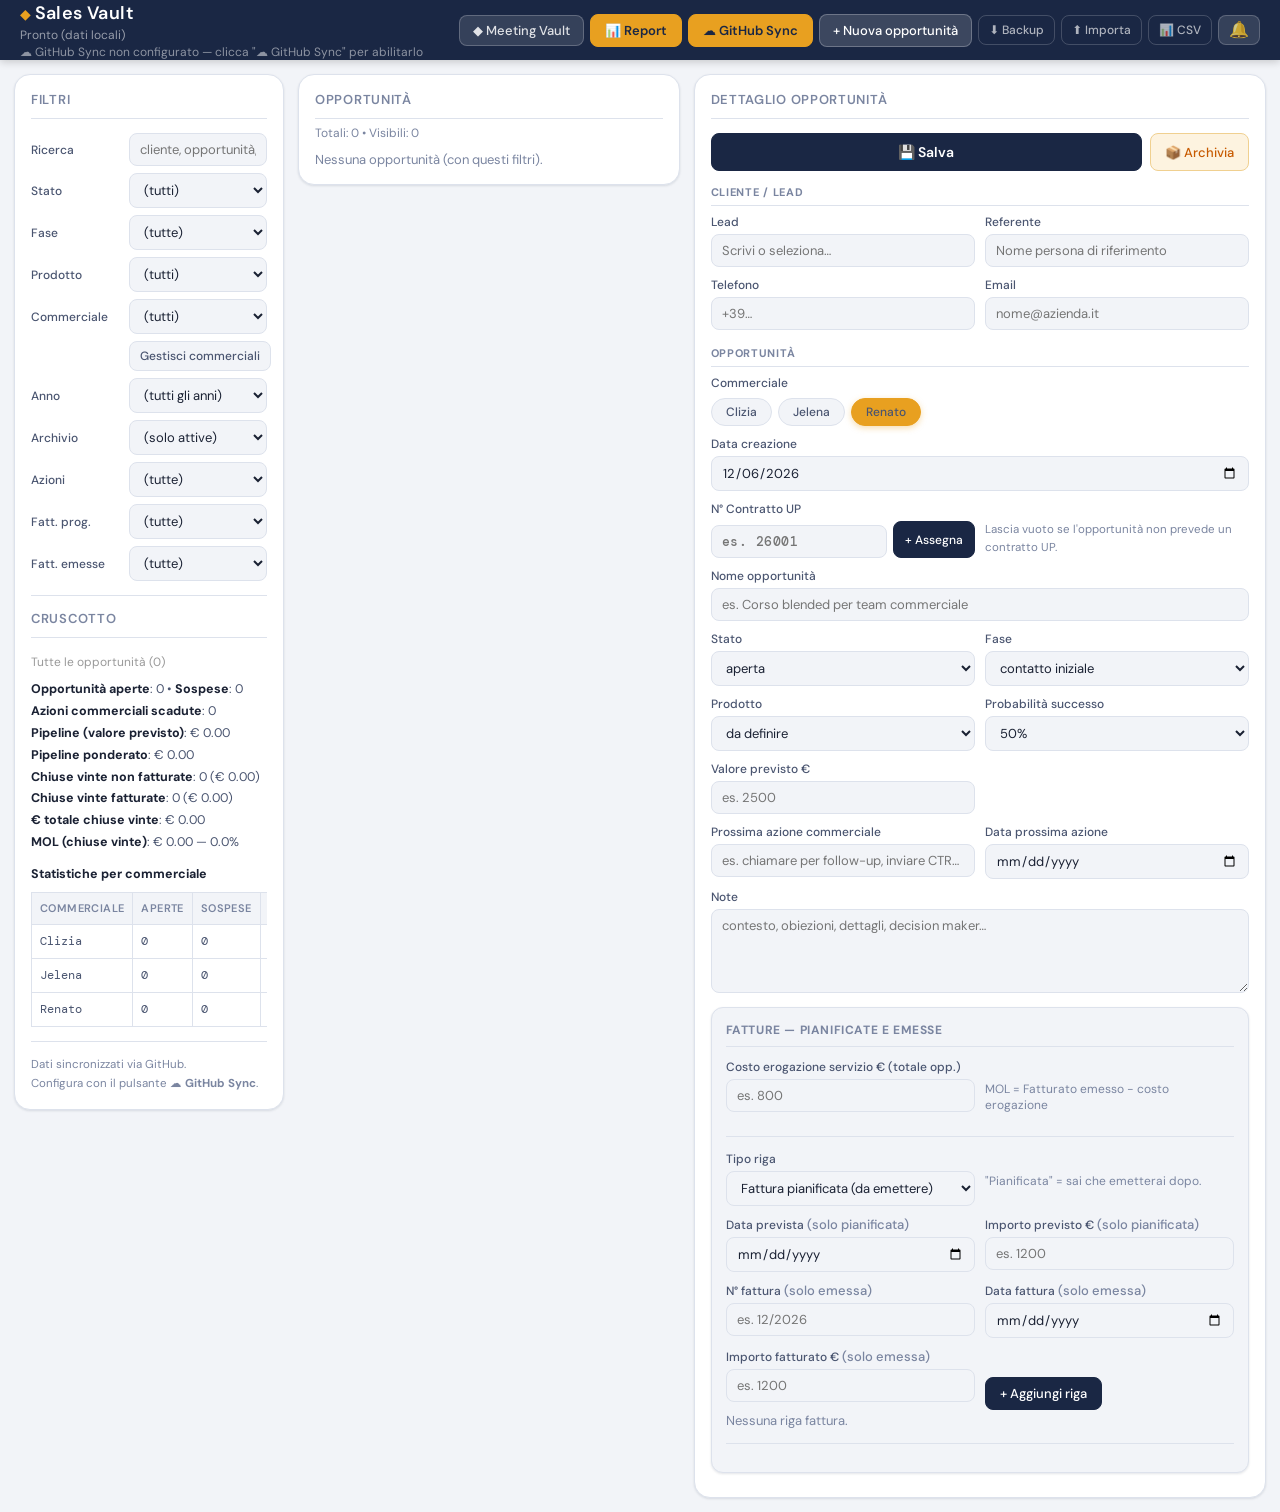
==== index.html @ 10168939 "Add files via upload" ====
<!doctype html>
<html lang="it">
<head>
  <meta charset="utf-8" />
  <meta name="viewport" content="width=device-width,initial-scale=1" />
  <title>Sales Vault – Opportunità</title>
  <link rel="stylesheet" href="style.css" />
</head>
<body>
  <header class="bar">
    <div>
      <h1>Sales Vault</h1>
      <div id="status" class="muted">Inizializzazione…</div>
      <div id="ghStatus" class="ghStatus syncing">🔄 Connessione a GitHub…</div>
    </div>
    <div class="actions">
      <a href="meeting-vault.html" class="nav-link-sv">◆ Meeting Vault</a>
      <button id="reportBtn" title="Genera report mensile">📊 Report</button>
      <button id="ghSyncBtn">☁️ GitHub Sync</button>
      <button id="newOppBtn">+ Nuova opportunità</button>
      <button id="exportBtn" title="Esporta backup JSON">⬇ Backup</button>
      <button id="importBtn" title="Importa backup JSON">⬆ Importa</button>
      <button id="exportCsvBtn" title="Esporta CSV per Excel">📊 CSV</button>
      <button id="overdueBtn" title="Mostra azioni scadute" class="bell-btn" aria-label="Promemoria scaduti">
        <span class="bell-icon">🔔</span>
        <span id="overdueBadge" class="bell-badge" style="display:none;">0</span>
      </button>
      <input id="importFile" type="file" accept="application/json" hidden />
    </div>
  </header>

  <main class="grid">

    <!-- ── COLONNA 1: FILTRI ── -->
    <section class="card">
      <h2>Filtri</h2>

      <label class="row">
        <span>Ricerca</span>
        <input id="q" placeholder="cliente, opportunità, note…" />
      </label>
      <label class="row">
        <span>Stato</span>
        <select id="statusFilter"></select>
      </label>
      <label class="row">
        <span>Fase</span>
        <select id="phaseFilter"></select>
      </label>
      <label class="row">
        <span>Prodotto</span>
        <select id="productFilter"></select>
      </label>
      <label class="row">
        <span>Commerciale</span>
        <select id="ownerFilter"></select>
      </label>
      <div class="row" style="margin-top:4px;">
        <span></span>
        <button id="manageOwnersBtn" type="button">Gestisci commerciali</button>
      </div>
      <label class="row">
        <span>Anno</span>
        <select id="yearFilter">
          <option value="all">(tutti gli anni)</option>
        </select>
      </label>
      <label class="row">
        <span>Archivio</span>
        <select id="archiveFilter">
          <option value="active">(solo attive)</option>
          <option value="archived">solo archiviate</option>
          <option value="all">tutte (attive + archiviate)</option>
        </select>
      </label>
      <label class="row">
        <span>Azioni</span>
        <select id="dueFilter">
          <option value="all">(tutte)</option>
          <option value="overdue">scadute</option>
          <option value="today">oggi</option>
          <option value="next7">prossimi 7 giorni</option>
        </select>
      </label>
      <label class="row">
        <span>Fatt. prog.</span>
        <select id="invPlannedFilter">
          <option value="all">(tutte)</option>
          <option value="lastMonth">mese scorso</option>
          <option value="thisMonth">di questo mese</option>
          <option value="nextMonth">del mese prossimo</option>
          <option value="year">questo anno solare</option>
        </select>
      </label>
      <label class="row">
        <span>Fatt. emesse</span>
        <select id="invIssuedFilter">
          <option value="all">(tutte)</option>
          <option value="thisMonth">mese corrente</option>
          <option value="lastMonth">mese scorso</option>
          <option value="year">questo anno solare</option>
        </select>
      </label>

      <hr/>

      <h2>Cruscotto</h2>
      <div class="muted" id="kpiBox"></div>

      <hr/>
      <div class="muted" style="font-size:11.5px; line-height:1.6;">
        Dati sincronizzati via GitHub.<br>
        Configura con il pulsante <b>☁️ GitHub Sync</b>.
      </div>
    </section>

    <!-- ── COLONNA 2: LISTA OPPORTUNITÀ ── -->
    <section class="card">
      <h2>Opportunità</h2>
      <div id="oppCounter" class="muted"></div>
      <div id="oppList" class="list muted">Nessuna opportunità.</div>
    </section>

    <!-- ── COLONNA 3: DETTAGLIO ── -->
    <section class="card">
      <h2>Dettaglio opportunità</h2>

      <div id="dirtyHint" class="warn" style="display:none; margin-bottom:12px;">
        ⚠️ Hai modifiche non salvate: premi "Salva" prima di cambiare opportunità.
      </div>

      <form id="oppForm">

        <div class="formActions top">
          <button id="saveBtn" type="submit">💾 Salva</button>
          <button id="archiveBtn" type="button">📦 Archivia</button>
          <button id="deleteBtn" type="button" class="danger" style="display:none;">🗑 Elimina</button>
        </div>

        <div id="archivedBanner">
          📦 Opportunità archiviata — non appare nei conteggi.
          <button id="restoreBtn" type="button">↩ Ripristina</button>
        </div>

        <!-- Sezione: Anagrafica lead -->
        <div class="form-section-label">Cliente / Lead</div>

        <div class="two">
          <label>
            Lead
            <input id="lead" list="leadList" placeholder="Scrivi o seleziona…" />
            <datalist id="leadList"></datalist>
          </label>
          <label>
            Referente
            <input id="leadContactName" placeholder="Nome persona di riferimento" />
          </label>
        </div>
        <div class="two">
          <label>
            Telefono
            <input id="leadPhone" placeholder="+39…" />
          </label>
          <label>
            Email
            <input id="leadEmail" placeholder="nome@azienda.it" />
          </label>
        </div>

        <!-- Sezione: Dati opportunità -->
        <div class="form-section-label" style="margin-top:6px;">Opportunità</div>

        <div style="margin-bottom:10px;">
          <div class="owner-radio-label">Commerciale</div>
          <div id="ownerRadioGroup" class="owner-radio-group"></div>
        </div>

        <label>
          Data creazione
          <input id="createdAt" type="date" required />
        </label>

        <div class="two">
          <label>
            N° Contratto UP
            <div class="contract-row">
              <input id="contractNumber" placeholder="es. 26001" />
              <button type="button" id="assignContractBtn" title="Assegna prossimo numero disponibile">+ Assegna</button>
            </div>
          </label>
          <div class="muted" style="font-size:11.5px; padding-top:20px; line-height:1.6;">
            Lascia vuoto se l'opportunità non prevede un contratto UP.
          </div>
        </div>

        <label>
          Nome opportunità
          <input id="oppName" required placeholder="es. Corso blended per team commerciale" />
        </label>

        <div class="two">
          <label>
            Stato
            <select id="oppStatus" required></select>
          </label>
          <label>
            Fase
            <select id="oppPhase" required></select>
          </label>
        </div>

        <div class="two">
          <label>
            Prodotto
            <select id="product" required></select>
          </label>
          <label>
            Probabilità successo
            <select id="probability" required></select>
          </label>
        </div>

        <div class="two">
          <label>
            Valore previsto €
            <input id="valueExpected" type="number" min="0" step="0.01" placeholder="es. 2500" />
          </label>
          <div></div>
        </div>

        <div class="two">
          <label>
            Prossima azione commerciale
            <input id="nextAction" placeholder="es. chiamare per follow-up, inviare CTR…" />
          </label>
          <label>
            Data prossima azione
            <input id="nextActionDate" type="date" />
          </label>
        </div>

        <label>
          Note
          <textarea id="notes" rows="4" placeholder="contesto, obiezioni, dettagli, decision maker…"></textarea>
        </label>

        <!-- Sezione: Fatture -->
        <div class="card inner">
          <h3>Fatture — pianificate e emesse</h3>

          <div class="two">
            <label>
              Costo erogazione servizio € (totale opp.)
              <input id="serviceCost" type="number" min="0" step="0.01" placeholder="es. 800" />
            </label>
            <div class="muted" style="margin-top:22px; font-size:12px;">
              MOL = Fatturato emesso − costo erogazione
            </div>
          </div>

          <hr/>

          <div class="two">
            <label>
              Tipo riga
              <select id="invStatus">
                <option value="pianificata">Fattura pianificata (da emettere)</option>
                <option value="emessa">Fattura emessa</option>
              </select>
            </label>
            <div class="muted" style="margin-top:22px; font-size:12px;">
              "Pianificata" = sai che emetterai dopo.
            </div>
          </div>

          <div class="two">
            <label>
              Data prevista <span class="muted">(solo pianificata)</span>
              <input id="invPlannedDate" type="date" />
            </label>
            <label>
              Importo previsto € <span class="muted">(solo pianificata)</span>
              <input id="invPlannedAmount" type="number" min="0" step="0.01" placeholder="es. 1200" />
            </label>
          </div>

          <div class="two">
            <label>
              N° fattura <span class="muted">(solo emessa)</span>
              <input id="invNumber" placeholder="es. 12/2026" />
            </label>
            <label>
              Data fattura <span class="muted">(solo emessa)</span>
              <input id="invDate" type="date" />
            </label>
          </div>

          <div class="two">
            <label>
              Importo fatturato € <span class="muted">(solo emessa)</span>
              <input id="invAmount" type="number" min="0" step="0.01" placeholder="es. 1200" />
            </label>
            <div style="display:flex; align-items:flex-end; padding-bottom:2px;">
              <button id="addInvBtn" type="button">+ Aggiungi riga</button>
            </div>
          </div>

          <div id="invList" class="list muted">Nessuna riga fattura.</div>

          <hr/>
          <div id="calcBox"></div>
        </div>

        <div id="fileInfo" class="muted"></div>
      </form>
    </section>
  </main>

  <!-- Modal -->
  <div id="modal" class="modal hidden" role="dialog" aria-modal="true">
    <div class="modal-content">
      <div class="modal-header">
        <strong id="modalTitle">Promemoria</strong>
        <button id="modalCloseBtn" type="button">Chiudi</button>
      </div>
      <div id="modalBody" class="modal-body"></div>
    </div>
  </div>

  <script src="app.js"></script>
  <script>
    // Patch 1: data-status badge colorati sulla lista
    (function(){
      const list = document.getElementById("oppList");
      if(!list) return;
      const obs = new MutationObserver(() => {
        list.querySelectorAll(".item").forEach(item => {
          const badge = item.querySelector(".oppid-badge");
          if(!badge || item.dataset.status) return;
          const meta = item.querySelector(".meta");
          if(!meta) return;
          const text = meta.textContent || "";
          const m = text.match(/• (aperta|sospesa|chiusa vinta|chiusa persa|abbandonata)/);
          if(m) item.dataset.status = m[1];
        });
      });
      obs.observe(list, { childList: true, subtree: true });
    })();

    // Patch 3: svuota azione commerciale quando si salva come "chiusa persa" o "abbandonata"
    (function(){
      const CLOSED_LOST = ["chiusa persa", "abbandonata"];
      const form = document.getElementById("oppForm");
      if(!form) return;
      form.addEventListener("submit", function(){
        const statusEl = document.getElementById("oppStatus");
        if(!statusEl || !CLOSED_LOST.includes(statusEl.value)) return;
        // Svuota nel form
        const nextAction     = document.getElementById("nextAction");
        const nextActionDate = document.getElementById("nextActionDate");
        if(nextAction)     nextAction.value     = "";
        if(nextActionDate) nextActionDate.value = "";
        // Svuota nel db (il salvataggio avviene subito dopo in app.js)
        setTimeout(() => {
          if(typeof db === "undefined" || typeof currentOppId === "undefined") return;
          const opp = db.opportunities.find(x => x.id === currentOppId);
          if(!opp) return;
          if(!CLOSED_LOST.includes(opp.status)) return;
          opp.nextAction     = "";
          opp.nextActionDate = "";
          if(typeof saveDb === "function") saveDb();
          if(typeof renderAll === "function") renderAll();
        }, 50);
      }, true); // capture: prima che app.js processi il submit
    })();

    // Patch 5: Numero contratto — salvataggio, generazione progressivo, caricamento in form
    (function(){
      const contractEl = document.getElementById("contractNumber");
      const assignBtn  = document.getElementById("assignContractBtn");
      if(!contractEl || !assignBtn) return;

      // Popola il campo contratto quando si apre un'opportunità
      const origOppToForm = window.oppToForm;
      if(typeof origOppToForm === "function"){
        window.oppToForm = function(o){
          origOppToForm.apply(this, arguments);
          contractEl.value = o.contractNumber || "";
        };
      }
      // Svuota il campo contratto su nuova opportunità
      const origNewOpp = window.newOpp;
      if(typeof origNewOpp === "function"){
        window.newOpp = function(){
          origNewOpp.apply(this, arguments);
          contractEl.value = "";
        };
      }

      const CONTRACT_SEQ_KEY = "sales_vault_contract_seq";

      function getStoredSeq(yy){
        try { const m = JSON.parse(localStorage.getItem(CONTRACT_SEQ_KEY)||"{}"); return m[yy]||0; }
        catch { return 0; }
      }
      function storeSeq(yy, n){
        try { const m = JSON.parse(localStorage.getItem(CONTRACT_SEQ_KEY)||"{}"); m[yy]=n; localStorage.setItem(CONTRACT_SEQ_KEY, JSON.stringify(m)); }
        catch {}
      }

      function nextContractNumber(){
        const yy = String(new Date().getFullYear()).slice(2);
        // Massimo tra progressivo memorizzato e quello trovato nel db
        let maxDb = 0;
        for(const o of (db.opportunities || [])){
          const cn = String(o.contractNumber || "");
          if(cn.startsWith(yy) && cn.length === 5){
            const n = parseInt(cn.slice(2), 10);
            if(!isNaN(n) && n > maxDb) maxDb = n;
          }
        }
        const maxStored = getStoredSeq(yy);
        const next = Math.max(maxDb, maxStored) + 1;
        return yy + String(next).padStart(3, "0");
      }

      assignBtn.addEventListener("click", () => {
        if(contractEl.value.trim()){
          if(!confirm("Questo campo ha già un valore. Sovrascrivere con il prossimo numero disponibile?")) return;
        }
        contractEl.value = nextContractNumber();
      });

      // Aggiorna il progressivo memorizzato dopo ogni salvataggio
      document.getElementById("oppForm").addEventListener("submit", function(){
        setTimeout(() => {
          const cn = contractEl.value.trim();
          if(/^\d{5}$/.test(cn)){
            const yy = cn.slice(0,2);
            const n  = parseInt(cn.slice(2), 10);
            if(n > getStoredSeq(yy)) storeSeq(yy, n);
          }
        }, 120);
      }, false);
    })();
    (function(){
      const btn   = document.getElementById("overdueBtn");
      const badge = document.getElementById("overdueBadge");
      if(!btn || !badge) return;

      // Aggiorna il contatore sul badge
      function updateBell(){
        if(typeof db === "undefined" || typeof todayStr === "undefined") return;
        const today = todayStr();
        const count = db.opportunities.map(normalizeOpp)
          .filter(o => o.nextActionDate && o.nextActionDate < today && ["aperta","sospesa"].includes(o.status))
          .length;
        if(count > 0){
          badge.textContent = count;
          badge.style.display = "flex";
          btn.classList.add("bell-has-items");
        } else {
          badge.style.display = "none";
          btn.classList.remove("bell-has-items");
        }
      }

      // Aggiorna ogni volta che renderAll viene chiamato
      const origRenderAll = window.renderAll;
      if(typeof origRenderAll === "function"){
        window.renderAll = function(){
          origRenderAll.apply(this, arguments);
          updateBell();
        };
      }
      // Aggiornamento iniziale dopo avvio
      setTimeout(updateBell, 1200);
      setInterval(updateBell, 60_000);

      // Click: apri il modal delle scadute
      btn.addEventListener("click", () => {
        if(typeof showModalOverdue === "function") showModalOverdue();
      });
    })();
  </script>
</body>
</html>
---- style.css ----
/* ══════════════════════════════════════════════
   Sales Vault — Design System
   Palette: blu notte + ambra + bianco caldo
   ══════════════════════════════════════════════ */

@import url('https://fonts.googleapis.com/css2?family=DM+Sans:wght@400;500;600&family=DM+Mono:wght@400;500&display=swap');

:root {
  --navy:       #1a2744;
  --navy-mid:   #243459;
  --navy-light: #2e4070;
  --amber:      #e8a020;
  --amber-soft: #fdf3e0;
  --amber-pale: #fef9f0;
  --green:      #1a7a3a;
  --green-bg:   #edf7f1;
  --red:        #b52a2a;
  --red-bg:     #fdf0f0;
  --orange:     #c75a00;
  --orange-bg:  #fff4ec;
  --blue-badge: #2255c4;
  --blue-bg:    #eef3fd;

  --bg:         #f2f4f8;
  --surface:    #ffffff;
  --border:     #dde2ec;
  --border-mid: #c8cfe0;
  --text:       #1a2133;
  --text-mid:   #4a5570;
  --text-muted: #7a85a0;

  --radius-sm:  8px;
  --radius-md:  12px;
  --radius-lg:  16px;
  --shadow-sm:  0 1px 3px rgba(26,39,68,.07), 0 1px 2px rgba(26,39,68,.05);
  --shadow-md:  0 4px 12px rgba(26,39,68,.10), 0 1px 4px rgba(26,39,68,.06);
  --shadow-lg:  0 12px 32px rgba(26,39,68,.16), 0 2px 8px rgba(26,39,68,.08);

  font-family: 'DM Sans', system-ui, sans-serif;
  font-size: 15px;
}

/* ── Reset ── */
*, *::before, *::after { box-sizing: border-box; }
body { margin: 0; background: var(--bg); color: var(--text); }
h1, h2, h3 { margin: 0; font-weight: 600; }

/* ══════════════════════════════════════════════
   HEADER / BARRA SUPERIORE
   ══════════════════════════════════════════════ */

.bar {
  display: flex;
  justify-content: space-between;
  align-items: center;
  padding: 0 20px;
  height: 60px;
  background: var(--navy);
  position: sticky;
  top: 0;
  z-index: 10;
  box-shadow: 0 2px 8px rgba(0,0,0,.18);
}

.bar h1 {
  font-size: 18px;
  font-weight: 600;
  color: #ffffff;
  letter-spacing: .4px;
}

.bar h1::before {
  content: "◆ ";
  color: var(--amber);
  font-size: 14px;
}

#status  { font-size: 12px; color: rgba(255,255,255,.55); margin-top: 2px; }
#ghStatus { font-size: 12px; margin-top: 1px; }
#ghStatus.ok      { color: #5edb8a; }
#ghStatus.error   { color: #ff8080; font-weight: 600; }
#ghStatus.syncing { color: #ffc966; }
#ghStatus.info    { color: rgba(255,255,255,.5); }
#ghStatus.warn    { color: #ff8080; }

/* Azioni nell'header */
.actions {
  display: flex;
  align-items: center;
  gap: 6px;
  flex-wrap: wrap;
}

/* Tutti i bottoni base */
button {
  cursor: pointer;
  font-family: inherit;
  font-size: 13px;
  font-weight: 500;
  border-radius: var(--radius-sm);
  border: 1px solid transparent;
  padding: 7px 13px;
  transition: background .15s, box-shadow .15s, opacity .15s;
  white-space: nowrap;
}
button:disabled { opacity: .45; cursor: not-allowed; }

/* ── Link navigazione tra app ── */
.nav-link-sv {
  display: inline-flex; align-items: center;
  padding: 6px 13px; border-radius: var(--radius-sm);
  background: rgba(255,255,255,.12); border: 1px solid rgba(255,255,255,.22);
  color: rgba(255,255,255,.85); font-size: 13px; font-weight: 500;
  text-decoration: none; transition: background .15s;
}
.nav-link-sv:hover { background: rgba(255,255,255,.22); color: #fff; }

#reportBtn {
  background: var(--amber);
  color: var(--navy);
  border-color: var(--amber);
  font-weight: 600;
  padding: 7px 14px;
}
#reportBtn:hover { background: #d48f18; }

/* Bottone primario (header) */
#ghSyncBtn {
  background: var(--amber);
  color: var(--navy);
  border-color: var(--amber);
  font-weight: 600;
  padding: 7px 14px;
}
#ghSyncBtn:hover { background: #d48f18; }

/* Bottone principale azione */
#newOppBtn {
  background: rgba(255,255,255,.15);
  color: #fff;
  border-color: rgba(255,255,255,.25);
}
#newOppBtn:hover { background: rgba(255,255,255,.22); }

/* ── Radio button commerciali ── */
.owner-radio-label {
  font-size: 12px;
  font-weight: 500;
  color: var(--text-mid);
  margin-bottom: 7px;
}
.owner-radio-group {
  display: flex;
  flex-wrap: wrap;
  gap: 6px;
  align-items: center;
}
.owner-radio-item {
  display: inline-flex;
  align-items: center;
  padding: 5px 14px;
  border: 1px solid var(--border);
  border-radius: 20px;
  background: var(--bg);
  font-size: 13px;
  font-weight: 500;
  color: var(--text-mid);
  cursor: pointer;
  transition: background .12s, border-color .12s, color .12s;
  user-select: none;
  width: auto !important;
  margin: 0 !important;
  white-space: nowrap;
}
.owner-radio-item input[type="radio"] {
  display: none;
}
.owner-radio-item:has(input:checked) {
  background: var(--amber);
  border-color: var(--amber);
  color: var(--navy);
  font-weight: 700;
  box-shadow: 0 2px 6px rgba(232,160,32,.35);
}
.owner-radio-item:has(input:checked):hover {
  background: #d48f18;
  border-color: #d48f18;
  color: var(--navy);
}
.owner-radio-item:hover {
  border-color: var(--navy-light);
  color: var(--navy);
}
.owner-radio-item:has(input:checked):hover {
  background: var(--navy-light);
  color: #fff;
}

/* ── Campo contratto ── */
.contract-row {
  display: flex;
  gap: 6px;
  margin-top: 4px;
}
.contract-row input {
  flex: 1;
  font-family: 'DM Mono', monospace;
  font-weight: 500;
  letter-spacing: .5px;
}
.contract-row button {
  width: auto;
  padding: 7px 11px;
  background: var(--navy);
  color: #fff;
  border-color: var(--navy);
  font-size: 12px;
  flex-shrink: 0;
}
.contract-row button:hover {
  background: var(--navy-light);
}

/* ── Campanello scaduti ── */
.bell-btn {
  position: relative;
  background: rgba(255,255,255,.12);
  color: rgba(255,255,255,.75);
  border-color: rgba(255,255,255,.2);
  padding: 6px 10px;
  font-size: 16px;
  line-height: 1;
  min-width: 38px;
  display: flex;
  align-items: center;
  justify-content: center;
}
.bell-btn:hover {
  background: rgba(255,255,255,.22);
  color: #fff;
}
.bell-btn.bell-has-items {
  background: var(--amber);
  color: var(--navy);
  border-color: var(--amber);
  animation: bell-shake .5s ease;
}
.bell-btn.bell-has-items:hover {
  background: #d48f18;
}
.bell-badge {
  position: absolute;
  top: -6px;
  right: -6px;
  background: var(--red);
  color: #fff;
  font-size: 10px;
  font-weight: 700;
  font-family: 'DM Mono', monospace;
  border-radius: 10px;
  min-width: 18px;
  height: 18px;
  padding: 0 4px;
  display: flex;
  align-items: center;
  justify-content: center;
  border: 2px solid var(--navy);
  pointer-events: none;
}
@keyframes bell-shake {
  0%,100% { transform: rotate(0deg); }
  20%      { transform: rotate(-12deg); }
  40%      { transform: rotate(12deg); }
  60%      { transform: rotate(-8deg); }
  80%      { transform: rotate(8deg); }
}

/* ── Bottone secondario header (backup, csv) ── */
#exportBtn, #importBtn, #exportCsvBtn {
  background: transparent;
  color: rgba(255,255,255,.65);
  border-color: rgba(255,255,255,.18);
  font-size: 12px;
  padding: 6px 10px;
}
#exportBtn:hover, #importBtn:hover, #exportCsvBtn:hover {
  color: #fff;
  border-color: rgba(255,255,255,.4);
}

/* ══════════════════════════════════════════════
   LAYOUT GRIGLIA
   ══════════════════════════════════════════════ */

.grid {
  display: grid;
  grid-template-columns: 270px minmax(0, 1fr) minmax(0, 1.5fr);
  gap: 14px;
  padding: 14px;
  align-items: start;
}

/* ══════════════════════════════════════════════
   CARD GENERICA
   ══════════════════════════════════════════════ */

.card {
  background: var(--surface);
  border: 1px solid var(--border);
  border-radius: var(--radius-lg);
  padding: 16px;
  box-shadow: var(--shadow-sm);
}

.card h2 {
  font-size: 13px;
  font-weight: 600;
  text-transform: uppercase;
  letter-spacing: .7px;
  color: var(--text-muted);
  margin-bottom: 14px;
  padding-bottom: 10px;
  border-bottom: 1px solid var(--border);
}

/* ══════════════════════════════════════════════
   COLONNA FILTRI
   ══════════════════════════════════════════════ */

.row {
  display: flex;
  align-items: center;
  gap: 8px;
  margin: 7px 0;
}

.row span {
  width: 90px;
  flex-shrink: 0;
  font-size: 12px;
  font-weight: 500;
  color: var(--text-mid);
}

/* Input, select, textarea */
input, select, textarea {
  width: 100%;
  box-sizing: border-box;
  padding: 7px 10px;
  border-radius: var(--radius-sm);
  border: 1px solid var(--border);
  background: var(--bg);
  font-size: 13px;
  font-family: inherit;
  color: var(--text);
  transition: border-color .15s, box-shadow .15s;
}
input:focus, select:focus, textarea:focus {
  outline: none;
  border-color: var(--blue-badge);
  box-shadow: 0 0 0 3px rgba(34,85,196,.1);
  background: #fff;
}

/* Bottone secondario interno (gestisci commerciali, ecc.) */
.row button, #manageOwnersBtn {
  width: 100%;
  background: var(--bg);
  color: var(--text-mid);
  border: 1px solid var(--border);
  font-size: 12px;
  padding: 6px 10px;
}
.row button:hover, #manageOwnersBtn:hover {
  background: var(--border);
  color: var(--text);
}

hr {
  border: 0;
  border-top: 1px solid var(--border);
  margin: 14px 0;
}

/* Cruscotto KPI */
#kpiBox {
  font-size: 12.5px;
  color: var(--text-mid);
  line-height: 1.75;
}
#kpiBox b { color: var(--text); }

.muted { color: var(--text-muted); font-size: 13px; }
.warn  { color: var(--red); font-weight: 600; font-size: 13px; }

/* ══════════════════════════════════════════════
   LISTA OPPORTUNITÀ
   ══════════════════════════════════════════════ */

.list { display: flex; flex-direction: column; gap: 8px; }

#oppCounter { font-size: 12px; color: var(--text-muted); margin: -8px 0 10px; }

.item {
  border: 1px solid var(--border);
  border-radius: var(--radius-md);
  padding: 11px 13px;
  display: flex;
  justify-content: space-between;
  align-items: flex-start;
  gap: 10px;
  background: #fff;
  transition: border-color .15s, box-shadow .15s;
  cursor: default;
}
.item:hover {
  border-color: var(--border-mid);
  box-shadow: var(--shadow-sm);
}
.item strong { display: block; font-size: 13.5px; font-weight: 600; color: var(--text); }
.item .meta  { color: var(--text-muted); font-size: 12px; margin-top: 4px; line-height: 1.5; }

.item button {
  width: auto;
  padding: 5px 11px;
  font-size: 12px;
  background: var(--bg);
  color: var(--text-mid);
  border: 1px solid var(--border);
  flex-shrink: 0;
}
.item button:hover { background: var(--navy); color: #fff; border-color: var(--navy); }

/* Badge OPP con colore per stato */
.oppid-badge {
  display: inline-block;
  font-size: 10.5px;
  font-weight: 700;
  font-family: 'DM Mono', monospace;
  border-radius: 5px;
  padding: 1px 6px;
  margin-right: 5px;
  letter-spacing: .3px;
  vertical-align: middle;
  background: var(--blue-bg);
  color: var(--blue-badge);
}
/* Badge colorati per stato — assegnati via JS sulla classe dell'item */
.item[data-status="aperta"]        .oppid-badge { background: var(--green-bg); color: var(--green); }
.item[data-status="sospesa"]       .oppid-badge { background: var(--orange-bg); color: var(--orange); }
.item[data-status="chiusa vinta"]  .oppid-badge { background: var(--blue-bg); color: var(--blue-badge); }
.item[data-status="chiusa persa"]  .oppid-badge { background: var(--red-bg); color: var(--red); }
.item[data-status="abbandonata"]   .oppid-badge { background: #f0f0f0; color: #888; }

/* azione scaduta in lista */
.item .meta .warn { font-size: 12px; }

/* ══════════════════════════════════════════════
   COLONNA DETTAGLIO
   ══════════════════════════════════════════════ */

#oppForm label {
  display: block;
  font-size: 12px;
  font-weight: 500;
  color: var(--text-mid);
  margin-bottom: 10px;
}
#oppForm label input,
#oppForm label select,
#oppForm label textarea {
  margin-top: 4px;
}

.two {
  display: grid;
  grid-template-columns: 1fr 1fr;
  gap: 10px;
  margin-bottom: 0;
}

/* Etichetta sezione form */
.form-section-label {
  font-size: 11px;
  font-weight: 700;
  text-transform: uppercase;
  letter-spacing: .7px;
  color: var(--text-muted);
  margin: 14px 0 8px;
  padding-bottom: 6px;
  border-bottom: 1px solid var(--border);
}

/* Azioni form in cima */
.formActions.top {
  display: flex;
  gap: 8px;
  margin-bottom: 14px;
}

#saveBtn {
  flex: 1;
  background: var(--navy);
  color: #fff;
  border-color: var(--navy);
  font-size: 14px;
  font-weight: 600;
  padding: 9px;
}
#saveBtn:hover { background: var(--navy-light); }

#archiveBtn {
  background: var(--amber-soft);
  color: var(--orange);
  border-color: #f0d090;
  padding: 9px 14px;
}
#archiveBtn:hover { background: #f5e4b0; }

#deleteBtn {
  background: var(--red-bg);
  color: var(--red);
  border-color: #f0b0b0;
  padding: 9px 14px;
}
#deleteBtn:hover { background: #fbe0e0; }

/* Banner archiviato */
#archivedBanner {
  display: none;
  background: var(--amber-pale);
  border: 1px solid #e6c200;
  border-radius: var(--radius-sm);
  padding: 9px 13px;
  margin-bottom: 12px;
  font-size: 12.5px;
  color: #7a5a00;
}
#restoreBtn {
  width: auto;
  padding: 4px 10px;
  margin-left: 8px;
  font-size: 12px;
  background: var(--amber-soft);
  border-color: #e6c200;
  color: #7a5a00;
}

/* Hint modifiche non salvate */
#dirtyHint {
  display: none;
  background: var(--red-bg);
  border: 1px solid #f0b0b0;
  border-radius: var(--radius-sm);
  padding: 8px 12px;
  margin-bottom: 10px;
  font-size: 12.5px;
}

/* Sezione fatture */
.card.inner {
  border-radius: var(--radius-md);
  border: 1px solid var(--border);
  background: var(--bg);
  padding: 14px;
  margin-top: 6px;
}
.card.inner h3 {
  font-size: 12px;
  font-weight: 700;
  text-transform: uppercase;
  letter-spacing: .6px;
  color: var(--text-muted);
  margin-bottom: 12px;
  padding-bottom: 8px;
  border-bottom: 1px solid var(--border);
}

#addInvBtn {
  width: auto;
  background: var(--navy);
  color: #fff;
  border-color: var(--navy);
  padding: 7px 14px;
  font-size: 13px;
}
#addInvBtn:hover { background: var(--navy-light); }

/* Tabella fatture */
.miniTable {
  width: 100%;
  border-collapse: collapse;
  font-size: 12px;
  font-family: 'DM Mono', monospace;
}
.miniTable th, .miniTable td {
  border: 1px solid var(--border);
  padding: 6px 8px;
  text-align: left;
  white-space: nowrap;
}
.miniTable th {
  background: var(--bg);
  font-family: 'DM Sans', sans-serif;
  font-size: 11px;
  font-weight: 600;
  text-transform: uppercase;
  letter-spacing: .4px;
  color: var(--text-muted);
}
.miniTable td button {
  background: transparent;
  border: none;
  color: var(--red);
  padding: 2px 5px;
  font-size: 13px;
}

#calcBox {
  font-size: 12.5px;
  color: var(--text-mid);
  line-height: 1.7;
  font-family: 'DM Mono', monospace;
}
#calcBox b { color: var(--text); font-family: 'DM Sans', sans-serif; }

#fileInfo { font-size: 12px; color: var(--text-muted); margin-top: 8px; }

/* ══════════════════════════════════════════════
   DANGER / CLASSI UTILITY
   ══════════════════════════════════════════════ */

.danger {
  border-color: #f2b8b8 !important;
  background: var(--red-bg) !important;
  color: var(--red) !important;
}

/* ══════════════════════════════════════════════
   MODAL
   ══════════════════════════════════════════════ */

.modal {
  position: fixed;
  inset: 0;
  background: rgba(10,15,30,.45);
  display: flex;
  align-items: center;
  justify-content: center;
  padding: 16px;
  z-index: 100;
  backdrop-filter: blur(2px);
}
.modal.hidden { display: none; }

.modal-content {
  background: var(--surface);
  border-radius: var(--radius-lg);
  border: 1px solid var(--border);
  width: min(800px, 100%);
  max-height: 90vh;
  overflow-y: auto;
  box-shadow: var(--shadow-lg);
}

.modal-header {
  display: flex;
  justify-content: space-between;
  align-items: center;
  padding: 14px 18px;
  border-bottom: 1px solid var(--border);
  position: sticky;
  top: 0;
  background: var(--surface);
  border-radius: var(--radius-lg) var(--radius-lg) 0 0;
}
.modal-header strong { font-size: 15px; color: var(--text); }
.modal-header button {
  width: auto;
  padding: 5px 12px;
  background: var(--bg);
  border-color: var(--border);
  font-size: 12px;
  color: var(--text-mid);
}

.modal-body { padding: 16px 18px; }
.modal-body .sectionTitle {
  margin: 12px 0 7px;
  font-weight: 700;
  font-size: 13px;
  color: var(--text);
}
.modal-body .rowline {
  padding: 11px 13px;
  border: 1px solid var(--border);
  border-radius: var(--radius-md);
  margin-bottom: 8px;
  background: var(--bg);
  font-size: 13px;
}

/* ══════════════════════════════════════════════
   RESPONSIVE LEGGERO
   ══════════════════════════════════════════════ */

@media (max-width: 1100px) {
  .grid {
    grid-template-columns: 240px minmax(0,1fr) minmax(0,1.3fr);
  }
}
@media (max-width: 860px) {
  .grid {
    grid-template-columns: 1fr;
  }
}
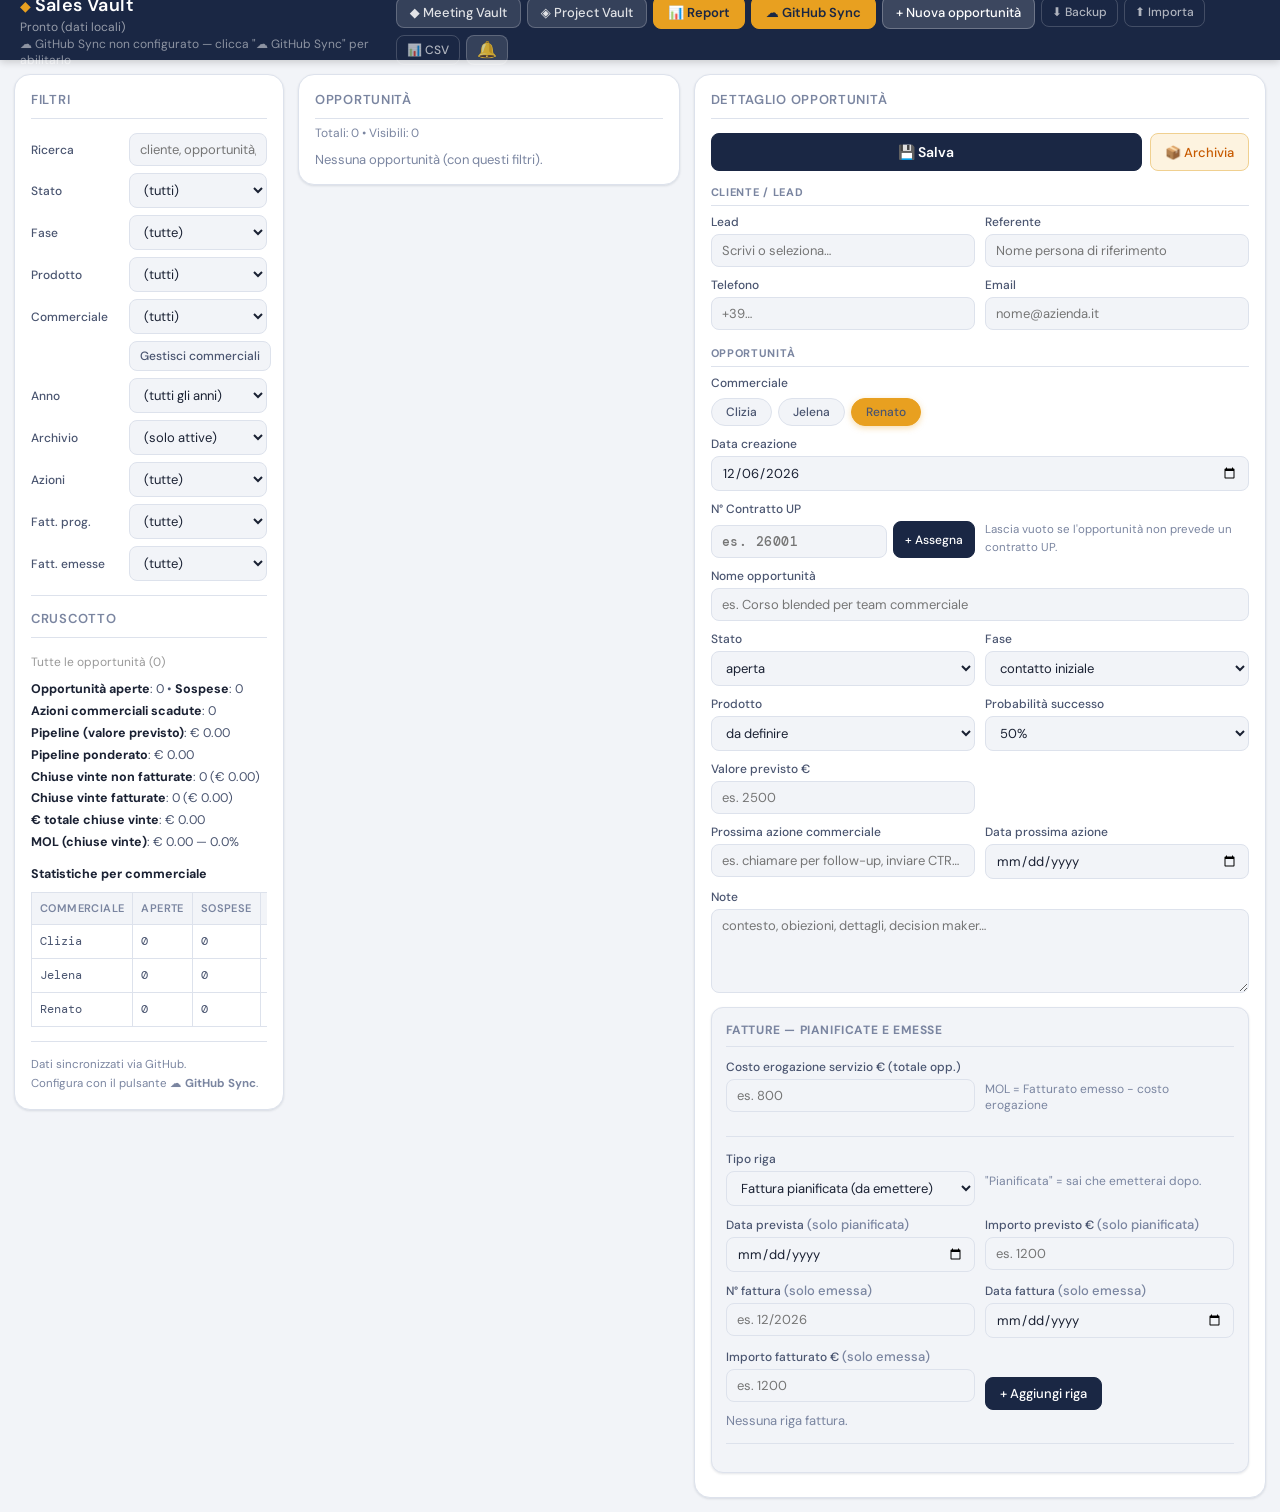
==== commit 0ad6fd29: "Add files via upload" ====
--- a/index.html
+++ b/index.html
@@ -15,6 +15,7 @@
     </div>
     <div class="actions">
       <a href="meeting-vault.html" class="nav-link-sv">◆ Meeting Vault</a>
+      <a href="project-vault.html" class="nav-link-sv">◈ Project Vault</a>
       <button id="reportBtn" title="Genera report mensile">📊 Report</button>
       <button id="ghSyncBtn">☁️ GitHub Sync</button>
       <button id="newOppBtn">+ Nuova opportunità</button>
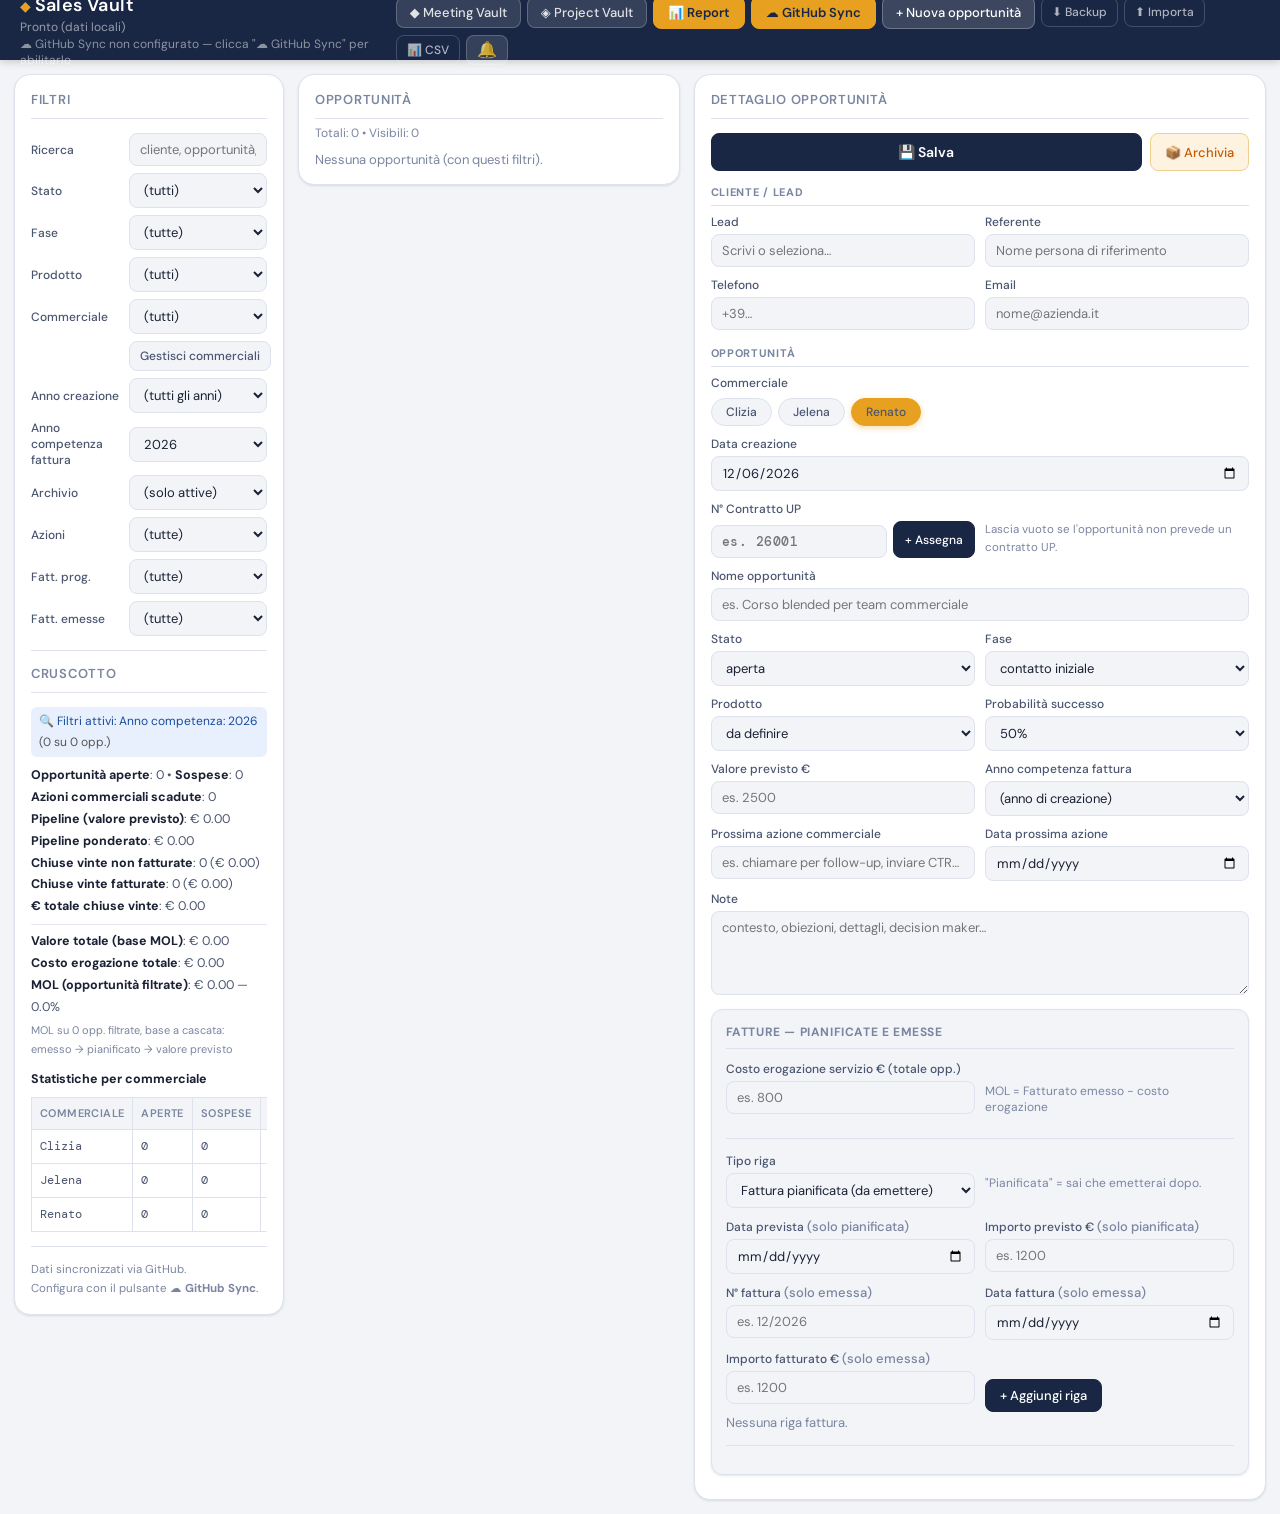
==== commit 83e92889: "Add files via upload" ====
--- a/index.html
+++ b/index.html
@@ -61,8 +61,14 @@
         <button id="manageOwnersBtn" type="button">Gestisci commerciali</button>
       </div>
       <label class="row">
-        <span>Anno</span>
+        <span>Anno creazione</span>
         <select id="yearFilter">
+          <option value="all">(tutti gli anni)</option>
+        </select>
+      </label>
+      <label class="row">
+        <span>Anno competenza fattura</span>
+        <select id="fiscalYearFilter">
           <option value="all">(tutti gli anni)</option>
         </select>
       </label>
@@ -226,7 +232,12 @@
             Valore previsto €
             <input id="valueExpected" type="number" min="0" step="0.01" placeholder="es. 2500" />
           </label>
-          <div></div>
+          <label>
+            Anno competenza fattura
+            <select id="oppFiscalYear">
+              <option value="">(anno di creazione)</option>
+            </select>
+          </label>
         </div>
 
         <div class="two">
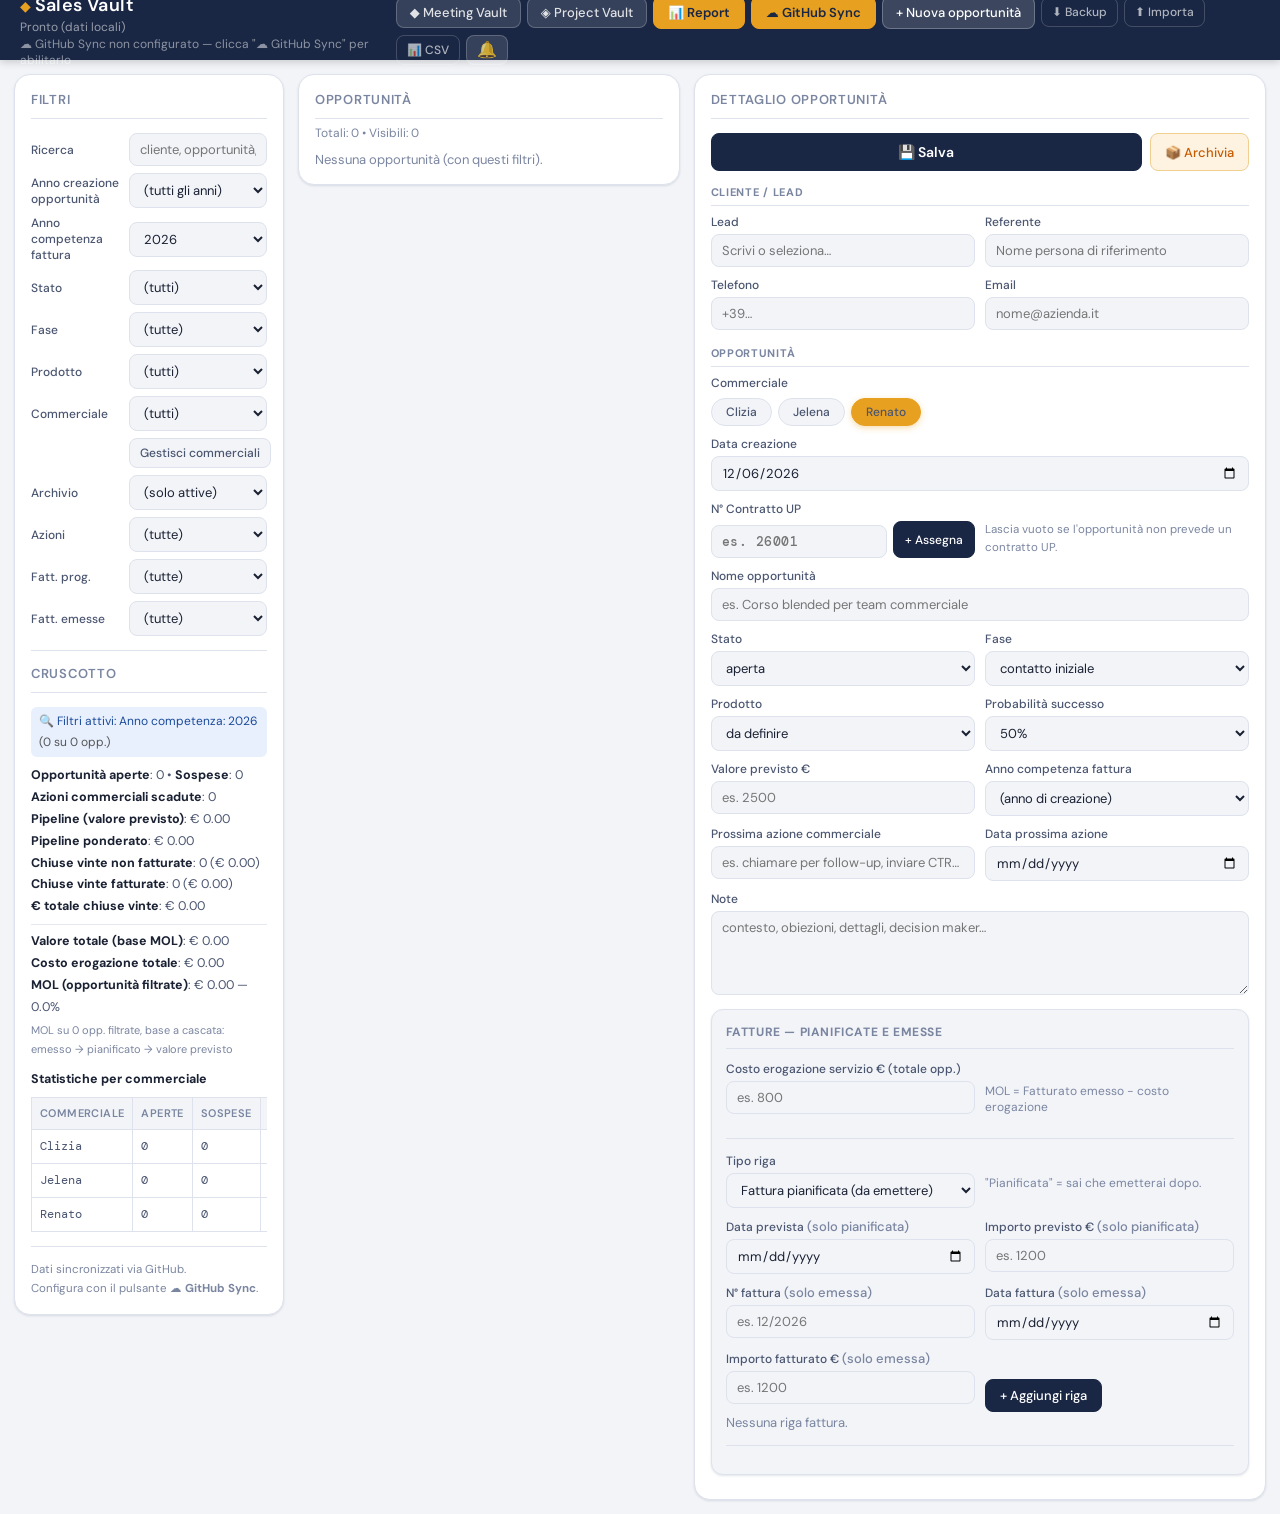
==== commit dd082428: "Add files via upload" ====
--- a/index.html
+++ b/index.html
@@ -41,6 +41,18 @@
         <input id="q" placeholder="cliente, opportunità, note…" />
       </label>
       <label class="row">
+        <span>Anno creazione opportunità</span>
+        <select id="yearFilter">
+          <option value="all">(tutti gli anni)</option>
+        </select>
+      </label>
+      <label class="row">
+        <span>Anno competenza fattura</span>
+        <select id="fiscalYearFilter">
+          <option value="all">(tutti gli anni)</option>
+        </select>
+      </label>
+      <label class="row">
         <span>Stato</span>
         <select id="statusFilter"></select>
       </label>
@@ -60,18 +72,6 @@
         <span></span>
         <button id="manageOwnersBtn" type="button">Gestisci commerciali</button>
       </div>
-      <label class="row">
-        <span>Anno creazione</span>
-        <select id="yearFilter">
-          <option value="all">(tutti gli anni)</option>
-        </select>
-      </label>
-      <label class="row">
-        <span>Anno competenza fattura</span>
-        <select id="fiscalYearFilter">
-          <option value="all">(tutti gli anni)</option>
-        </select>
-      </label>
       <label class="row">
         <span>Archivio</span>
         <select id="archiveFilter">
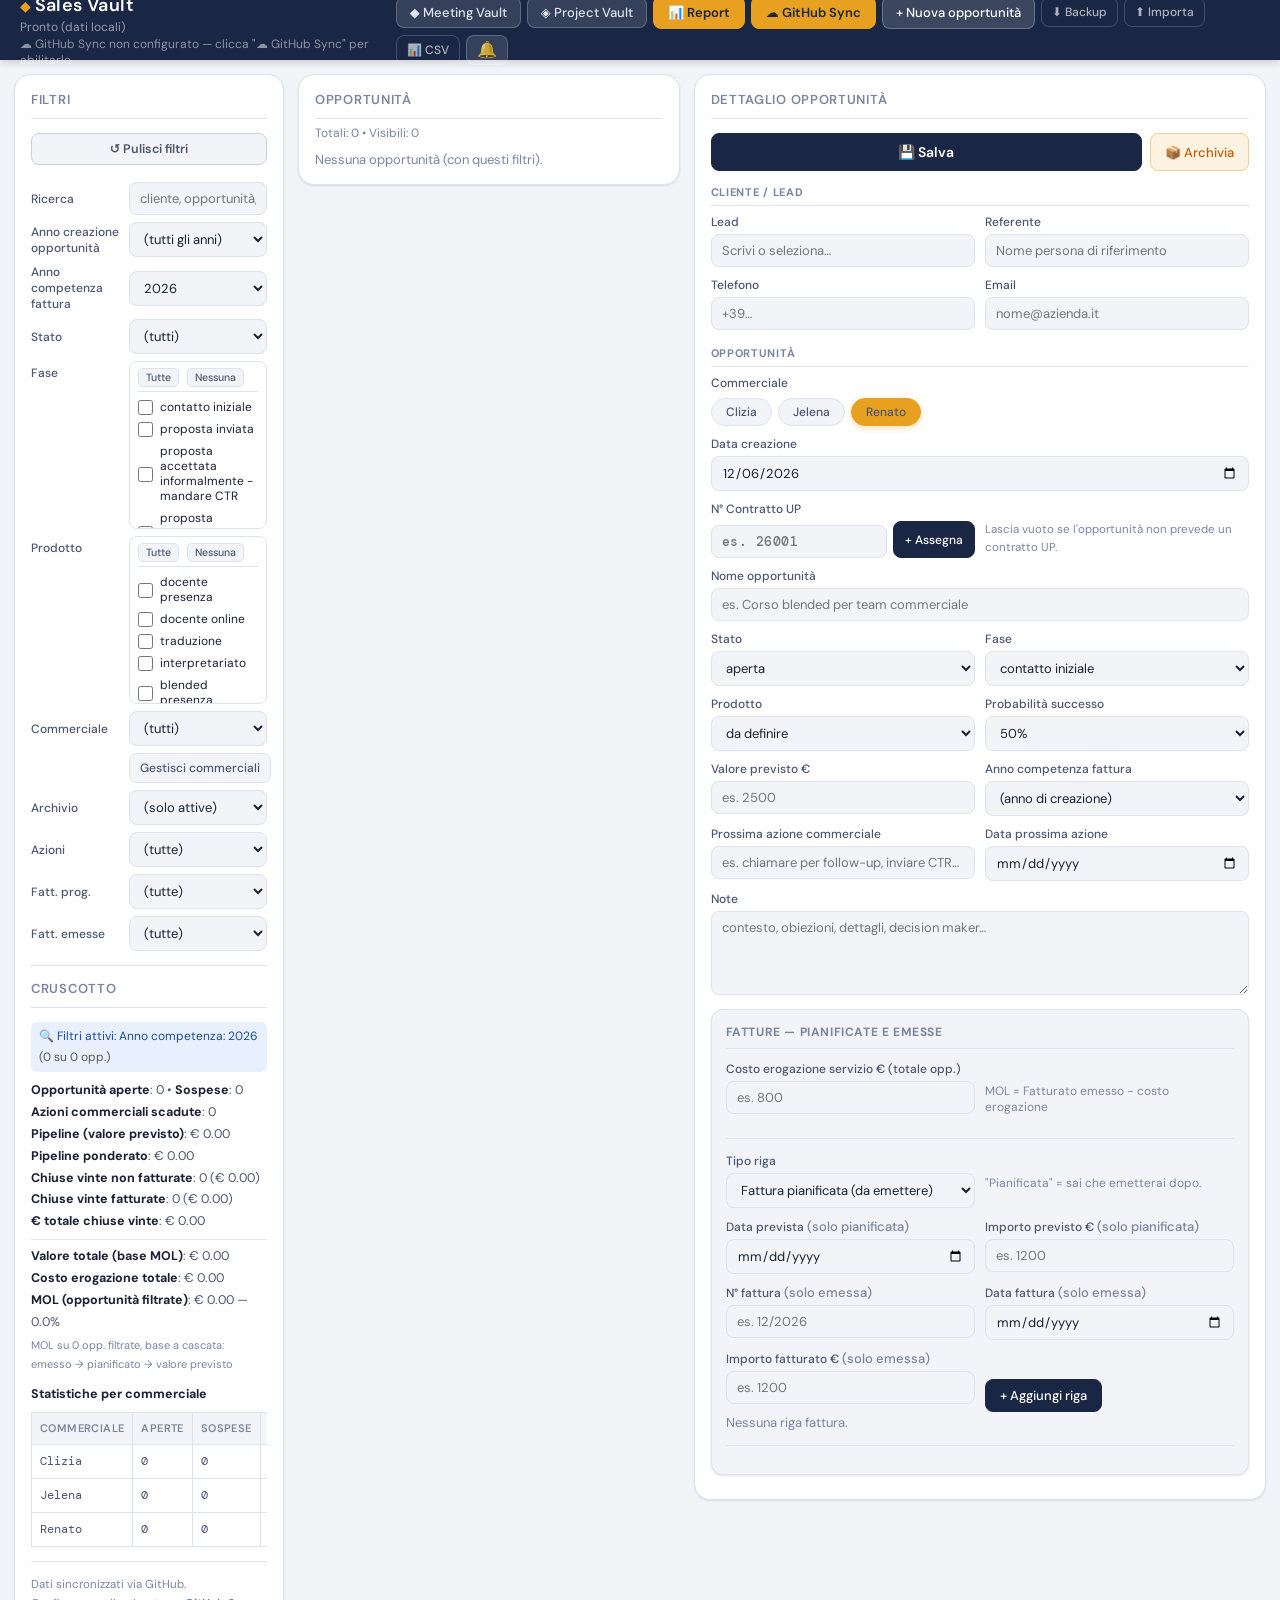
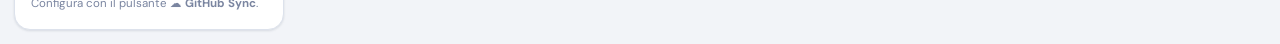
==== commit e4a656d6: "Add files via upload" ====
--- a/index.html
+++ b/index.html
@@ -36,6 +36,8 @@
     <section class="card">
       <h2>Filtri</h2>
 
+      <button id="clearFiltersBtn" type="button" class="clear-filters-btn">↺ Pulisci filtri</button>
+
       <label class="row">
         <span>Ricerca</span>
         <input id="q" placeholder="cliente, opportunità, note…" />
@@ -56,13 +58,13 @@
         <span>Stato</span>
         <select id="statusFilter"></select>
       </label>
-      <label class="row">
+      <label class="row check-row">
         <span>Fase</span>
-        <select id="phaseFilter"></select>
-      </label>
-      <label class="row">
+        <div id="phaseFilterBox" class="checkFilter"></div>
+      </label>
+      <label class="row check-row">
         <span>Prodotto</span>
-        <select id="productFilter"></select>
+        <div id="productFilterBox" class="checkFilter"></div>
       </label>
       <label class="row">
         <span>Commerciale</span>
--- a/style.css
+++ b/style.css
@@ -714,3 +714,81 @@
     grid-template-columns: 1fr;
   }
 }
+
+/* ══════════════════════════════════════════════
+   FILTRI A CASELLE MULTIPLE (Fase, Prodotto)
+   ══════════════════════════════════════════════ */
+.row.check-row { align-items: flex-start; }
+.row.check-row > span { margin-top: 4px; }
+.checkFilter {
+  flex: 1 1 auto;
+  min-width: 0;
+  display: flex;
+  flex-direction: column;
+  gap: 3px;
+  max-height: 168px;
+  overflow-y: auto;
+  border: 1px solid var(--border);
+  border-radius: var(--radius-sm);
+  padding: 6px 8px;
+  background: var(--surface);
+}
+.checkFilter label {
+  display: flex;
+  align-items: center;
+  gap: 7px;
+  font-size: 12px;
+  color: var(--text);
+  cursor: pointer;
+  padding: 2px 0;
+  line-height: 1.25;
+}
+.checkFilter input[type="checkbox"] {
+  width: 15px;
+  min-width: 15px;
+  max-width: 15px;
+  height: 15px;
+  margin: 0;
+  flex: 0 0 auto;
+  cursor: pointer;
+}
+.checkFilter .check-actions {
+  display: flex;
+  gap: 8px;
+  border-bottom: 1px solid var(--border);
+  padding-bottom: 4px;
+  margin-bottom: 3px;
+}
+.checkFilter .check-actions button {
+  width: auto;
+  padding: 2px 7px;
+  font-size: 10.5px;
+  background: var(--bg);
+  border: 1px solid var(--border);
+  border-radius: 5px;
+  color: var(--text-mid);
+  cursor: pointer;
+}
+.checkFilter .check-actions button:hover { background: var(--border); color: var(--text); }
+
+/* ══════════════════════════════════════════════
+   PULSANTE PULISCI FILTRI
+   ══════════════════════════════════════════════ */
+.clear-filters-btn {
+  width: 100%;
+  padding: 7px 12px;
+  margin-bottom: 10px;
+  background: var(--bg);
+  border: 1px solid var(--border-mid);
+  border-radius: var(--radius-sm);
+  color: var(--text-mid);
+  font-size: 12.5px;
+  font-weight: 600;
+  cursor: pointer;
+  transition: background .15s, color .15s, border-color .15s;
+}
+.clear-filters-btn:hover {
+  background: var(--amber, #e8a020);
+  border-color: var(--amber, #e8a020);
+  color: #1a2744;
+}
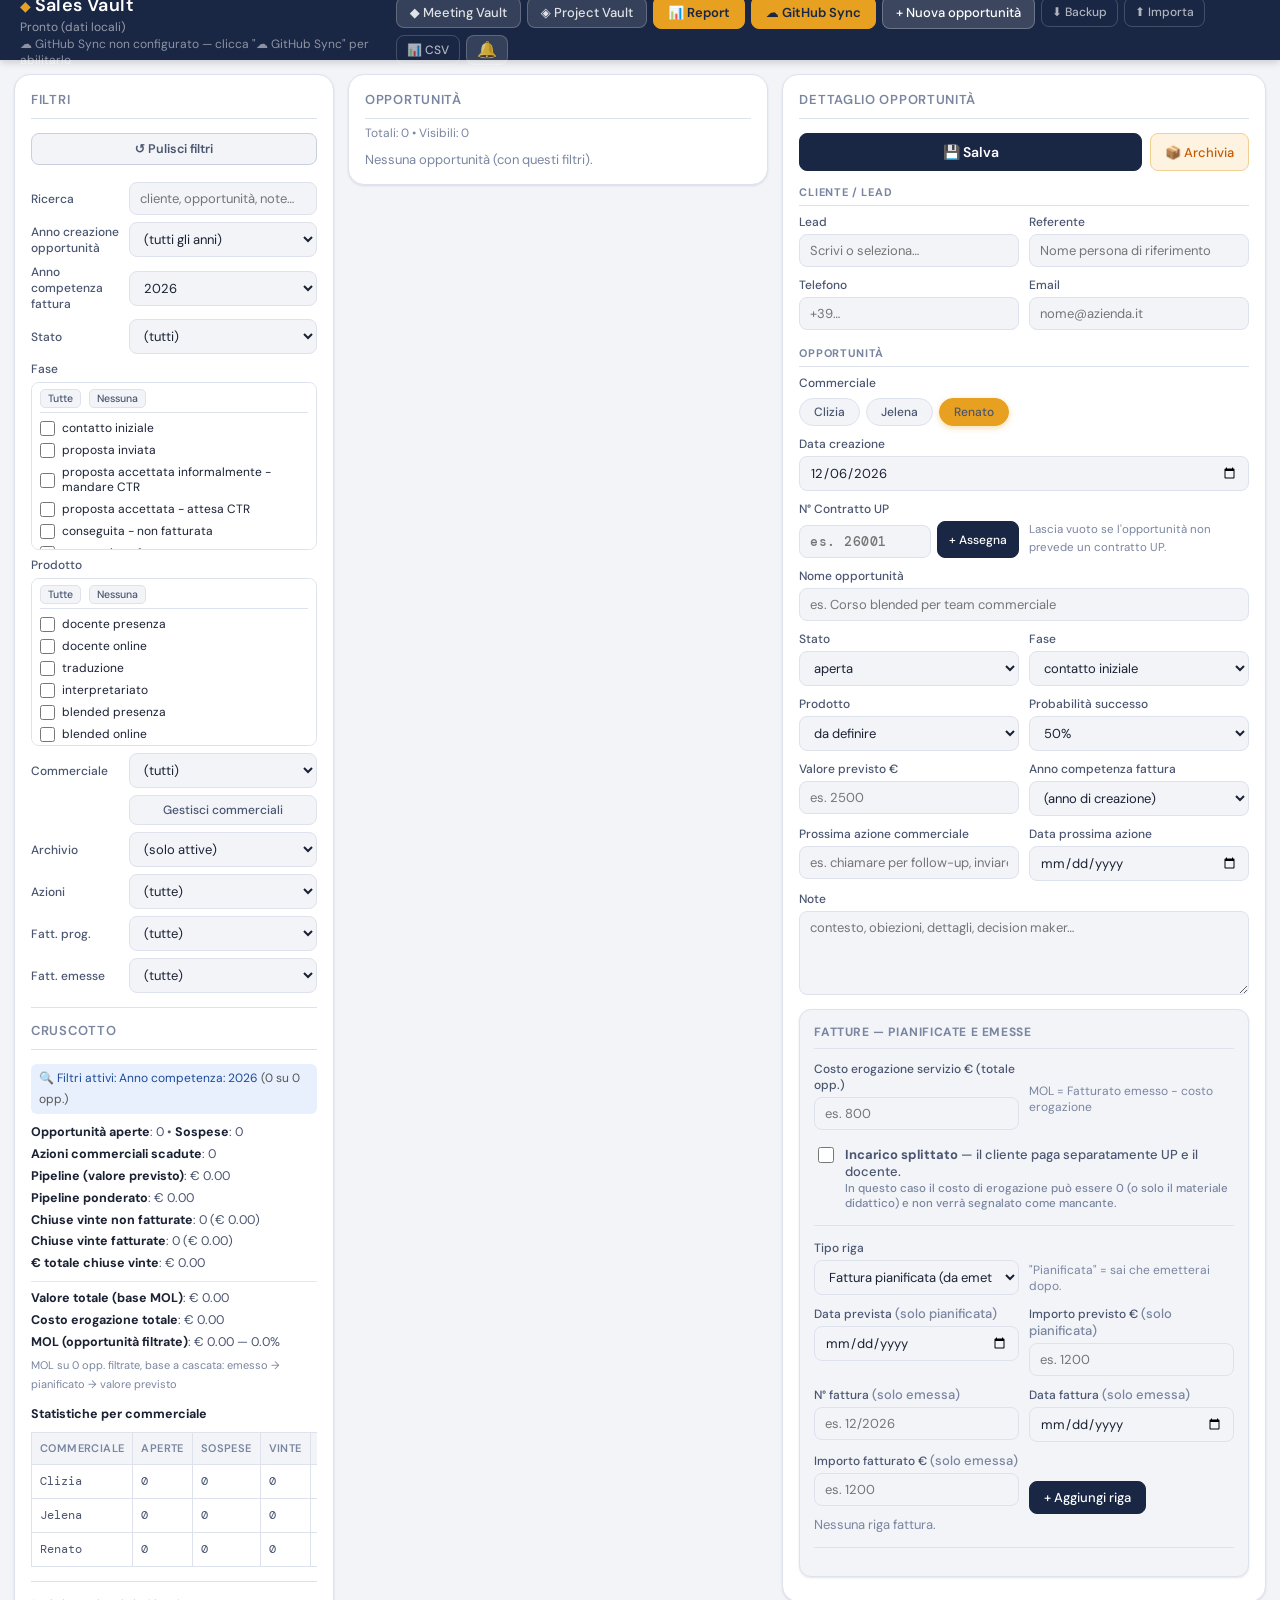
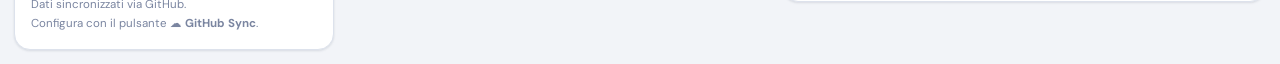
==== commit e905d54c: "Add files via upload" ====
--- a/index.html
+++ b/index.html
@@ -272,6 +272,14 @@
             </div>
           </div>
 
+          <label class="split-check" style="display:flex;align-items:flex-start;gap:8px;margin:6px 0 2px;cursor:pointer;">
+            <input id="oppSplit" type="checkbox" style="width:16px;min-width:16px;max-width:16px;height:16px;margin-top:1px;flex:0 0 auto;" />
+            <span style="font-size:13px;">
+              <b>Incarico splittato</b> — il cliente paga separatamente UP e il docente.
+              <span class="muted" style="display:block;font-size:11.5px;margin-top:1px;">In questo caso il costo di erogazione può essere 0 (o solo il materiale didattico) e non verrà segnalato come mancante.</span>
+            </span>
+          </label>
+
           <hr/>
 
           <div class="two">
--- a/style.css
+++ b/style.css
@@ -294,7 +294,7 @@
 
 .grid {
   display: grid;
-  grid-template-columns: 270px minmax(0, 1fr) minmax(0, 1.5fr);
+  grid-template-columns: 320px minmax(0, 1fr) minmax(0, 1.15fr);
   gap: 14px;
   padding: 14px;
   align-items: start;
@@ -706,7 +706,7 @@
 
 @media (max-width: 1100px) {
   .grid {
-    grid-template-columns: 240px minmax(0,1fr) minmax(0,1.3fr);
+    grid-template-columns: 290px minmax(0,1fr) minmax(0,1.1fr);
   }
 }
 @media (max-width: 860px) {
@@ -718,8 +718,15 @@
 /* ══════════════════════════════════════════════
    FILTRI A CASELLE MULTIPLE (Fase, Prodotto)
    ══════════════════════════════════════════════ */
-.row.check-row { align-items: flex-start; }
-.row.check-row > span { margin-top: 4px; }
+.row.check-row {
+  flex-direction: column;
+  align-items: stretch;
+  gap: 5px;
+}
+.row.check-row > span {
+  width: auto;
+  margin-top: 0;
+}
 .checkFilter {
   flex: 1 1 auto;
   min-width: 0;
@@ -792,3 +799,20 @@
   border-color: var(--amber, #e8a020);
   color: #1a2744;
 }
+
+/* Evidenzia il costo mancante nell'anteprima opportunità */
+.cost-missing {
+  color: var(--red, #b52a2a);
+  font-weight: 700;
+}
+
+/* Badge "splittato" nell'anteprima opportunità (neutro, informativo) */
+.split-badge {
+  display: inline-block;
+  padding: 1px 6px;
+  border-radius: 4px;
+  background: var(--blue-bg, #eef3fd);
+  color: var(--blue, #2255c4);
+  font-size: 10.5px;
+  font-weight: 600;
+}
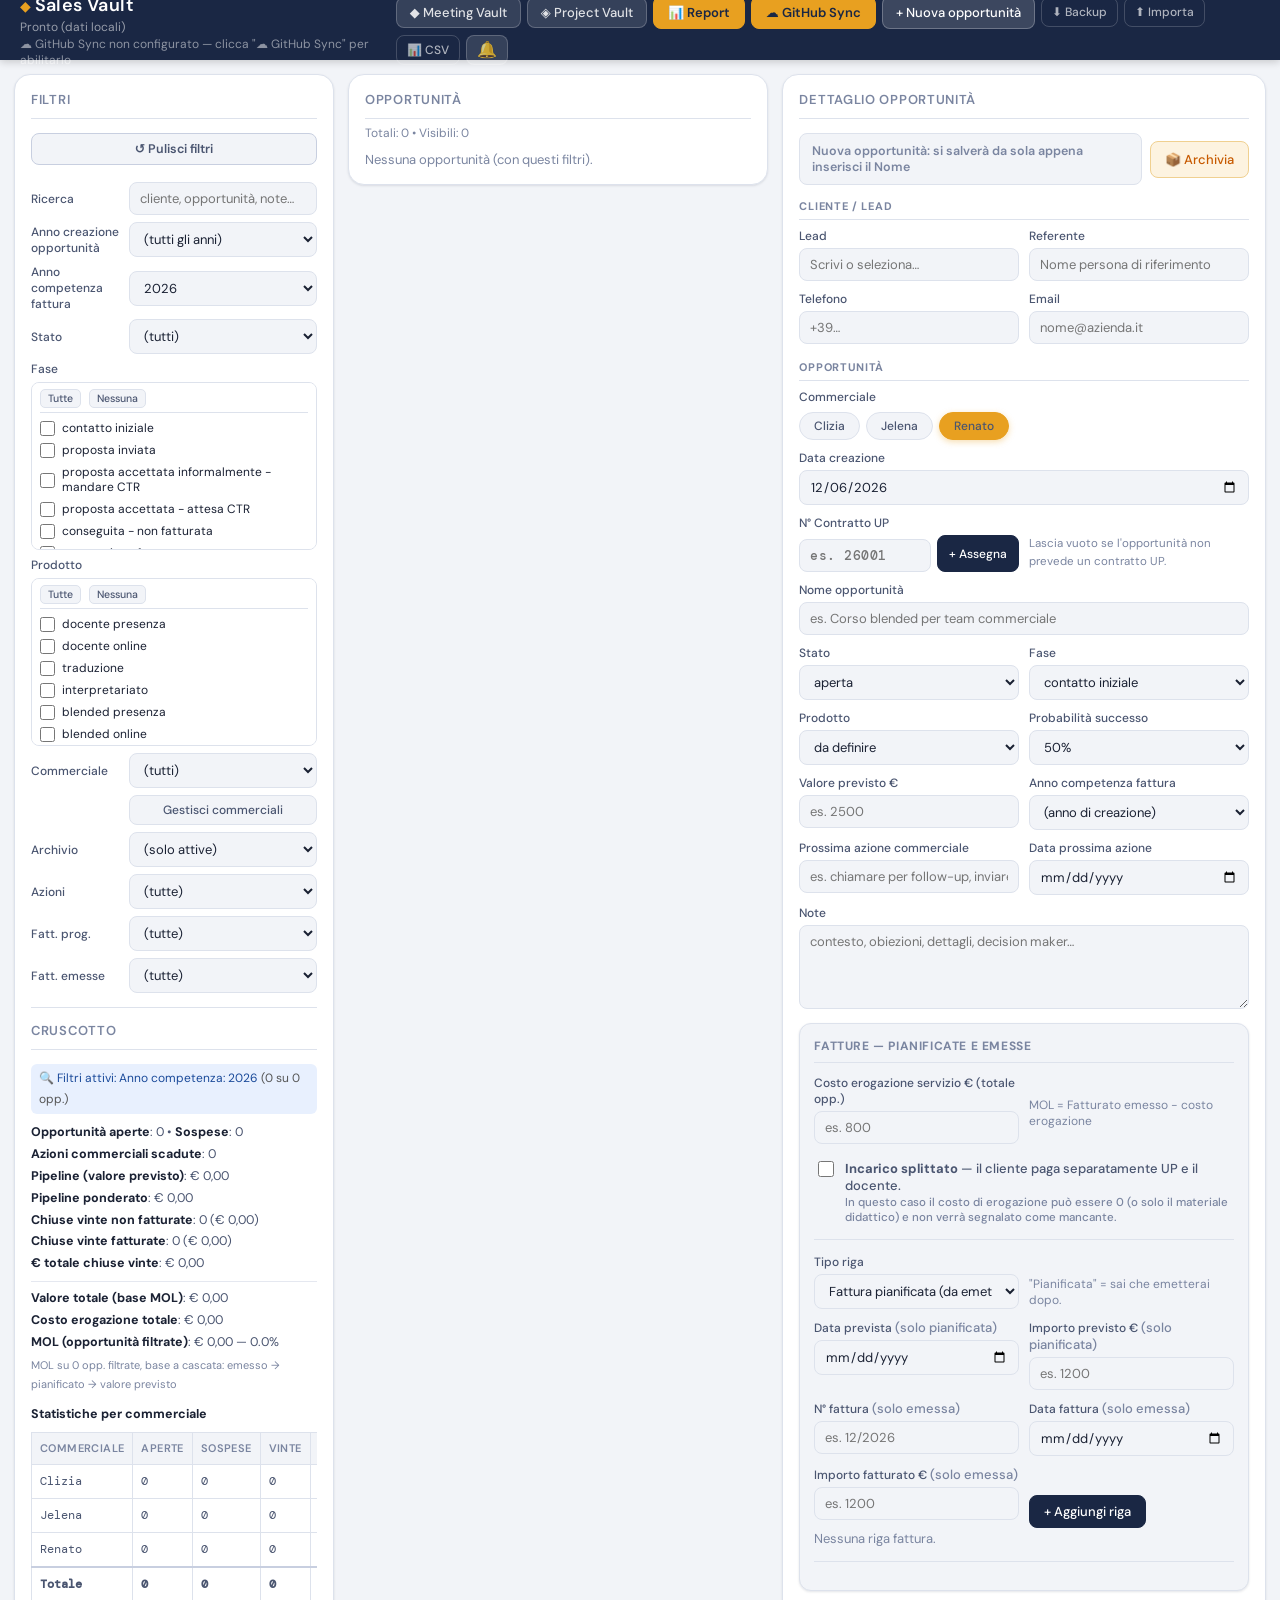
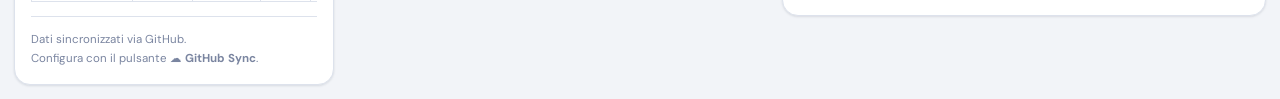
==== commit ec630516: "Add files via upload" ====
--- a/index.html
+++ b/index.html
@@ -134,14 +134,11 @@
     <section class="card">
       <h2>Dettaglio opportunità</h2>
 
-      <div id="dirtyHint" class="warn" style="display:none; margin-bottom:12px;">
-        ⚠️ Hai modifiche non salvate: premi "Salva" prima di cambiare opportunità.
-      </div>
 
       <form id="oppForm">
 
         <div class="formActions top">
-          <button id="saveBtn" type="submit">💾 Salva</button>
+          <div id="dirtyHint" class="autosave-status">Le modifiche si salvano automaticamente</div>
           <button id="archiveBtn" type="button">📦 Archivia</button>
           <button id="deleteBtn" type="button" class="danger" style="display:none;">🗑 Elimina</button>
         </div>
@@ -408,6 +405,7 @@
         window.oppToForm = function(o){
           origOppToForm.apply(this, arguments);
           contractEl.value = o.contractNumber || "";
+          if(typeof setFormSnapshot === "function") setFormSnapshot();   // il n° contratto fa parte del form
         };
       }
       // Svuota il campo contratto su nuova opportunità
@@ -416,6 +414,7 @@
         window.newOpp = function(){
           origNewOpp.apply(this, arguments);
           contractEl.value = "";
+          if(typeof setFormSnapshot === "function") setFormSnapshot();
         };
       }
 
--- a/style.css
+++ b/style.css
@@ -816,3 +816,23 @@
   font-size: 10.5px;
   font-weight: 600;
 }
+
+/* ══════════════════════════════════════════════
+   SALVATAGGIO AUTOMATICO — indicatore nella barra azioni
+   ══════════════════════════════════════════════ */
+.formActions.top { align-items: center; }
+#dirtyHint.autosave-status {
+  flex: 1;
+  display: block;
+  font-size: 12.5px;
+  font-weight: 600;
+  color: var(--text-muted);
+  background: var(--bg);
+  border: 1px solid var(--border);
+  border-radius: var(--radius-sm);
+  padding: 9px 12px;
+  margin: 0;
+}
+#dirtyHint.autosave-status.saving { color: var(--orange, #c75a00); background: #fff8ee; border-color: #f0d8b8; }
+#dirtyHint.autosave-status.saved  { color: var(--green, #1a7a3a); background: #edf7f1; border-color: #bfe3cc; }
+#dirtyHint.autosave-status.warn   { color: var(--red, #b52a2a);   background: #fdf0f0; border-color: #f0b0b0; }
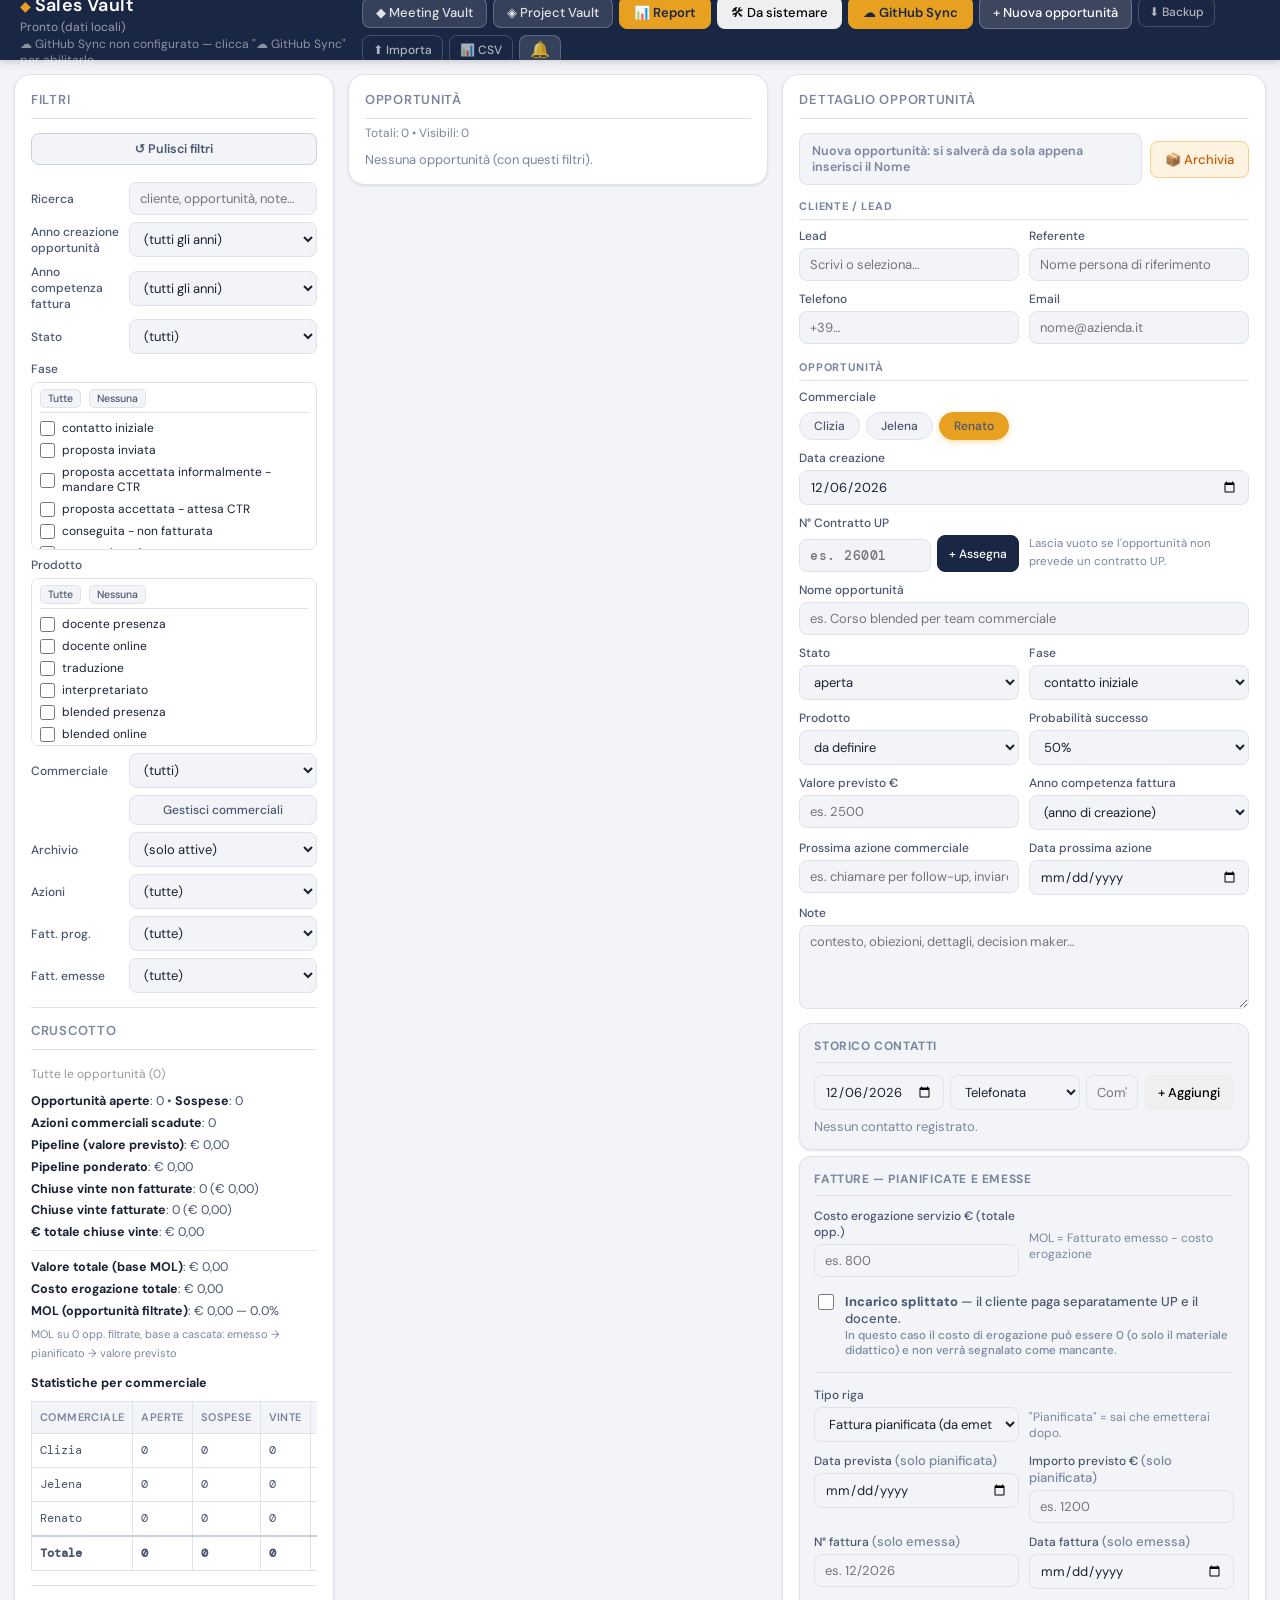
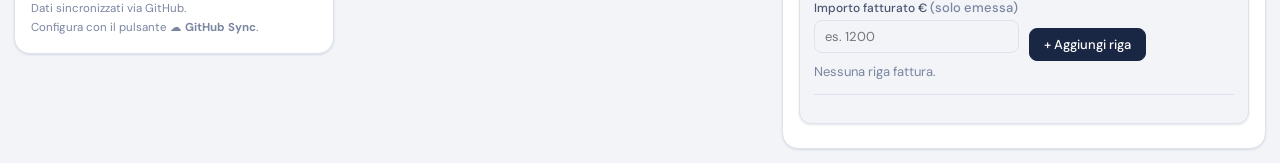
==== commit 55254afc: "Add files via upload" ====
--- a/index.html
+++ b/index.html
@@ -16,7 +16,8 @@
     <div class="actions">
       <a href="meeting-vault.html" class="nav-link-sv">◆ Meeting Vault</a>
       <a href="project-vault.html" class="nav-link-sv">◈ Project Vault</a>
-      <button id="reportBtn" title="Genera report mensile">📊 Report</button>
+      <button id="reportBtn" title="Genera report">📊 Report</button>
+      <button id="fixBtn" title="Opportunità con dati incompleti o incoerenti">🛠 Da sistemare <span id="fixBadge" class="fix-badge" style="display:none;">0</span></button>
       <button id="ghSyncBtn">☁️ GitHub Sync</button>
       <button id="newOppBtn">+ Nuova opportunità</button>
       <button id="exportBtn" title="Esporta backup JSON">⬇ Backup</button>
@@ -255,6 +256,21 @@
           <textarea id="notes" rows="4" placeholder="contesto, obiezioni, dettagli, decision maker…"></textarea>
         </label>
 
+        <!-- Sezione: Storico contatti -->
+        <div class="card inner">
+          <h3>Storico contatti</h3>
+          <div class="log-add">
+            <input id="logDate" type="date" />
+            <select id="logType">
+              <option>Telefonata</option><option>Email</option><option>Videochiamata</option>
+              <option>Incontro</option><option>LinkedIn</option><option>Nota</option>
+            </select>
+            <input id="logText" placeholder="Com'è andata, cosa è emerso… (Invio per aggiungere)" />
+            <button type="button" id="logAddBtn">+ Aggiungi</button>
+          </div>
+          <div id="logList" class="log-list muted">Nessun contatto registrato.</div>
+        </div>
+
         <!-- Sezione: Fatture -->
         <div class="card inner">
           <h3>Fatture — pianificate e emesse</h3>
@@ -347,162 +363,5 @@
   </div>
 
   <script src="app.js"></script>
-  <script>
-    // Patch 1: data-status badge colorati sulla lista
-    (function(){
-      const list = document.getElementById("oppList");
-      if(!list) return;
-      const obs = new MutationObserver(() => {
-        list.querySelectorAll(".item").forEach(item => {
-          const badge = item.querySelector(".oppid-badge");
-          if(!badge || item.dataset.status) return;
-          const meta = item.querySelector(".meta");
-          if(!meta) return;
-          const text = meta.textContent || "";
-          const m = text.match(/• (aperta|sospesa|chiusa vinta|chiusa persa|abbandonata)/);
-          if(m) item.dataset.status = m[1];
-        });
-      });
-      obs.observe(list, { childList: true, subtree: true });
-    })();
-
-    // Patch 3: svuota azione commerciale quando si salva come "chiusa persa" o "abbandonata"
-    (function(){
-      const CLOSED_LOST = ["chiusa persa", "abbandonata"];
-      const form = document.getElementById("oppForm");
-      if(!form) return;
-      form.addEventListener("submit", function(){
-        const statusEl = document.getElementById("oppStatus");
-        if(!statusEl || !CLOSED_LOST.includes(statusEl.value)) return;
-        // Svuota nel form
-        const nextAction     = document.getElementById("nextAction");
-        const nextActionDate = document.getElementById("nextActionDate");
-        if(nextAction)     nextAction.value     = "";
-        if(nextActionDate) nextActionDate.value = "";
-        // Svuota nel db (il salvataggio avviene subito dopo in app.js)
-        setTimeout(() => {
-          if(typeof db === "undefined" || typeof currentOppId === "undefined") return;
-          const opp = db.opportunities.find(x => x.id === currentOppId);
-          if(!opp) return;
-          if(!CLOSED_LOST.includes(opp.status)) return;
-          opp.nextAction     = "";
-          opp.nextActionDate = "";
-          if(typeof saveDb === "function") saveDb();
-          if(typeof renderAll === "function") renderAll();
-        }, 50);
-      }, true); // capture: prima che app.js processi il submit
-    })();
-
-    // Patch 5: Numero contratto — salvataggio, generazione progressivo, caricamento in form
-    (function(){
-      const contractEl = document.getElementById("contractNumber");
-      const assignBtn  = document.getElementById("assignContractBtn");
-      if(!contractEl || !assignBtn) return;
-
-      // Popola il campo contratto quando si apre un'opportunità
-      const origOppToForm = window.oppToForm;
-      if(typeof origOppToForm === "function"){
-        window.oppToForm = function(o){
-          origOppToForm.apply(this, arguments);
-          contractEl.value = o.contractNumber || "";
-          if(typeof setFormSnapshot === "function") setFormSnapshot();   // il n° contratto fa parte del form
-        };
-      }
-      // Svuota il campo contratto su nuova opportunità
-      const origNewOpp = window.newOpp;
-      if(typeof origNewOpp === "function"){
-        window.newOpp = function(){
-          origNewOpp.apply(this, arguments);
-          contractEl.value = "";
-          if(typeof setFormSnapshot === "function") setFormSnapshot();
-        };
-      }
-
-      const CONTRACT_SEQ_KEY = "sales_vault_contract_seq";
-
-      function getStoredSeq(yy){
-        try { const m = JSON.parse(localStorage.getItem(CONTRACT_SEQ_KEY)||"{}"); return m[yy]||0; }
-        catch { return 0; }
-      }
-      function storeSeq(yy, n){
-        try { const m = JSON.parse(localStorage.getItem(CONTRACT_SEQ_KEY)||"{}"); m[yy]=n; localStorage.setItem(CONTRACT_SEQ_KEY, JSON.stringify(m)); }
-        catch {}
-      }
-
-      function nextContractNumber(){
-        const yy = String(new Date().getFullYear()).slice(2);
-        // Massimo tra progressivo memorizzato e quello trovato nel db
-        let maxDb = 0;
-        for(const o of (db.opportunities || [])){
-          const cn = String(o.contractNumber || "");
-          if(cn.startsWith(yy) && cn.length === 5){
-            const n = parseInt(cn.slice(2), 10);
-            if(!isNaN(n) && n > maxDb) maxDb = n;
-          }
-        }
-        const maxStored = getStoredSeq(yy);
-        const next = Math.max(maxDb, maxStored) + 1;
-        return yy + String(next).padStart(3, "0");
-      }
-
-      assignBtn.addEventListener("click", () => {
-        if(contractEl.value.trim()){
-          if(!confirm("Questo campo ha già un valore. Sovrascrivere con il prossimo numero disponibile?")) return;
-        }
-        contractEl.value = nextContractNumber();
-      });
-
-      // Aggiorna il progressivo memorizzato dopo ogni salvataggio
-      document.getElementById("oppForm").addEventListener("submit", function(){
-        setTimeout(() => {
-          const cn = contractEl.value.trim();
-          if(/^\d{5}$/.test(cn)){
-            const yy = cn.slice(0,2);
-            const n  = parseInt(cn.slice(2), 10);
-            if(n > getStoredSeq(yy)) storeSeq(yy, n);
-          }
-        }, 120);
-      }, false);
-    })();
-    (function(){
-      const btn   = document.getElementById("overdueBtn");
-      const badge = document.getElementById("overdueBadge");
-      if(!btn || !badge) return;
-
-      // Aggiorna il contatore sul badge
-      function updateBell(){
-        if(typeof db === "undefined" || typeof todayStr === "undefined") return;
-        const today = todayStr();
-        const count = db.opportunities.map(normalizeOpp)
-          .filter(o => o.nextActionDate && o.nextActionDate < today && ["aperta","sospesa"].includes(o.status))
-          .length;
-        if(count > 0){
-          badge.textContent = count;
-          badge.style.display = "flex";
-          btn.classList.add("bell-has-items");
-        } else {
-          badge.style.display = "none";
-          btn.classList.remove("bell-has-items");
-        }
-      }
-
-      // Aggiorna ogni volta che renderAll viene chiamato
-      const origRenderAll = window.renderAll;
-      if(typeof origRenderAll === "function"){
-        window.renderAll = function(){
-          origRenderAll.apply(this, arguments);
-          updateBell();
-        };
-      }
-      // Aggiornamento iniziale dopo avvio
-      setTimeout(updateBell, 1200);
-      setInterval(updateBell, 60_000);
-
-      // Click: apri il modal delle scadute
-      btn.addEventListener("click", () => {
-        if(typeof showModalOverdue === "function") showModalOverdue();
-      });
-    })();
-  </script>
 </body>
 </html>
--- a/style.css
+++ b/style.css
@@ -836,3 +836,34 @@
 #dirtyHint.autosave-status.saving { color: var(--orange, #c75a00); background: #fff8ee; border-color: #f0d8b8; }
 #dirtyHint.autosave-status.saved  { color: var(--green, #1a7a3a); background: #edf7f1; border-color: #bfe3cc; }
 #dirtyHint.autosave-status.warn   { color: var(--red, #b52a2a);   background: #fdf0f0; border-color: #f0b0b0; }
+
+/* ══════════════════════════════════════════════
+   DA SISTEMARE
+   ══════════════════════════════════════════════ */
+.fix-badge { display:inline-flex; align-items:center; justify-content:center; min-width:18px; height:18px; padding:0 5px;
+  margin-left:4px; border-radius:9px; background:#b52a2a; color:#fff; font-size:11px; font-weight:700; }
+.fix-top { display:flex; justify-content:space-between; align-items:center; gap:10px; flex-wrap:wrap; margin-bottom:12px; font-size:13px; }
+.fix-top label { display:flex; align-items:center; gap:6px; font-size:12px; margin:0; }
+.fix-top select { width:auto; }
+.fix-group { margin-bottom:14px; }
+.fix-head { font-size:12px; font-weight:700; color:#1a2744; text-transform:uppercase; letter-spacing:.4px;
+  border-bottom:1px solid var(--border); padding-bottom:4px; margin-bottom:6px; }
+.fix-head span { background:#fdf0f0; color:#b52a2a; border-radius:8px; padding:0 7px; margin-left:4px; }
+.fix-row { display:flex; align-items:center; gap:8px; padding:6px 0; border-bottom:1px dashed var(--border); }
+.fix-main { flex:1; min-width:0; font-size:13px; }
+.fix-meta { font-size:11.5px; color:var(--text-muted); margin-top:2px; }
+.fix-row button { width:auto; padding:4px 10px; font-size:12px; flex:0 0 auto; }
+
+/* ══════════════════════════════════════════════
+   STORICO CONTATTI
+   ══════════════════════════════════════════════ */
+.log-add { display:grid; grid-template-columns: 130px 130px 1fr auto; gap:6px; margin-bottom:8px; }
+.log-add button { width:auto; }
+.log-list { display:flex; flex-direction:column; gap:4px; max-height:220px; overflow-y:auto; font-size:13px; }
+.log-row { display:grid; grid-template-columns: 82px 130px 1fr auto; gap:8px; align-items:start; padding:5px 0; border-bottom:1px dashed var(--border); }
+.log-date { font-family:'DM Mono', monospace; font-size:12px; color:var(--text-muted); }
+.log-type { font-size:12px; font-weight:600; }
+.log-text { white-space:pre-wrap; }
+.log-del { width:auto; padding:0 6px; border:none; background:transparent; color:var(--text-muted); cursor:pointer; }
+.log-del:hover { color:#b52a2a; }
+@media (max-width: 1100px){ .log-add, .log-row { grid-template-columns: 1fr 1fr; } }
